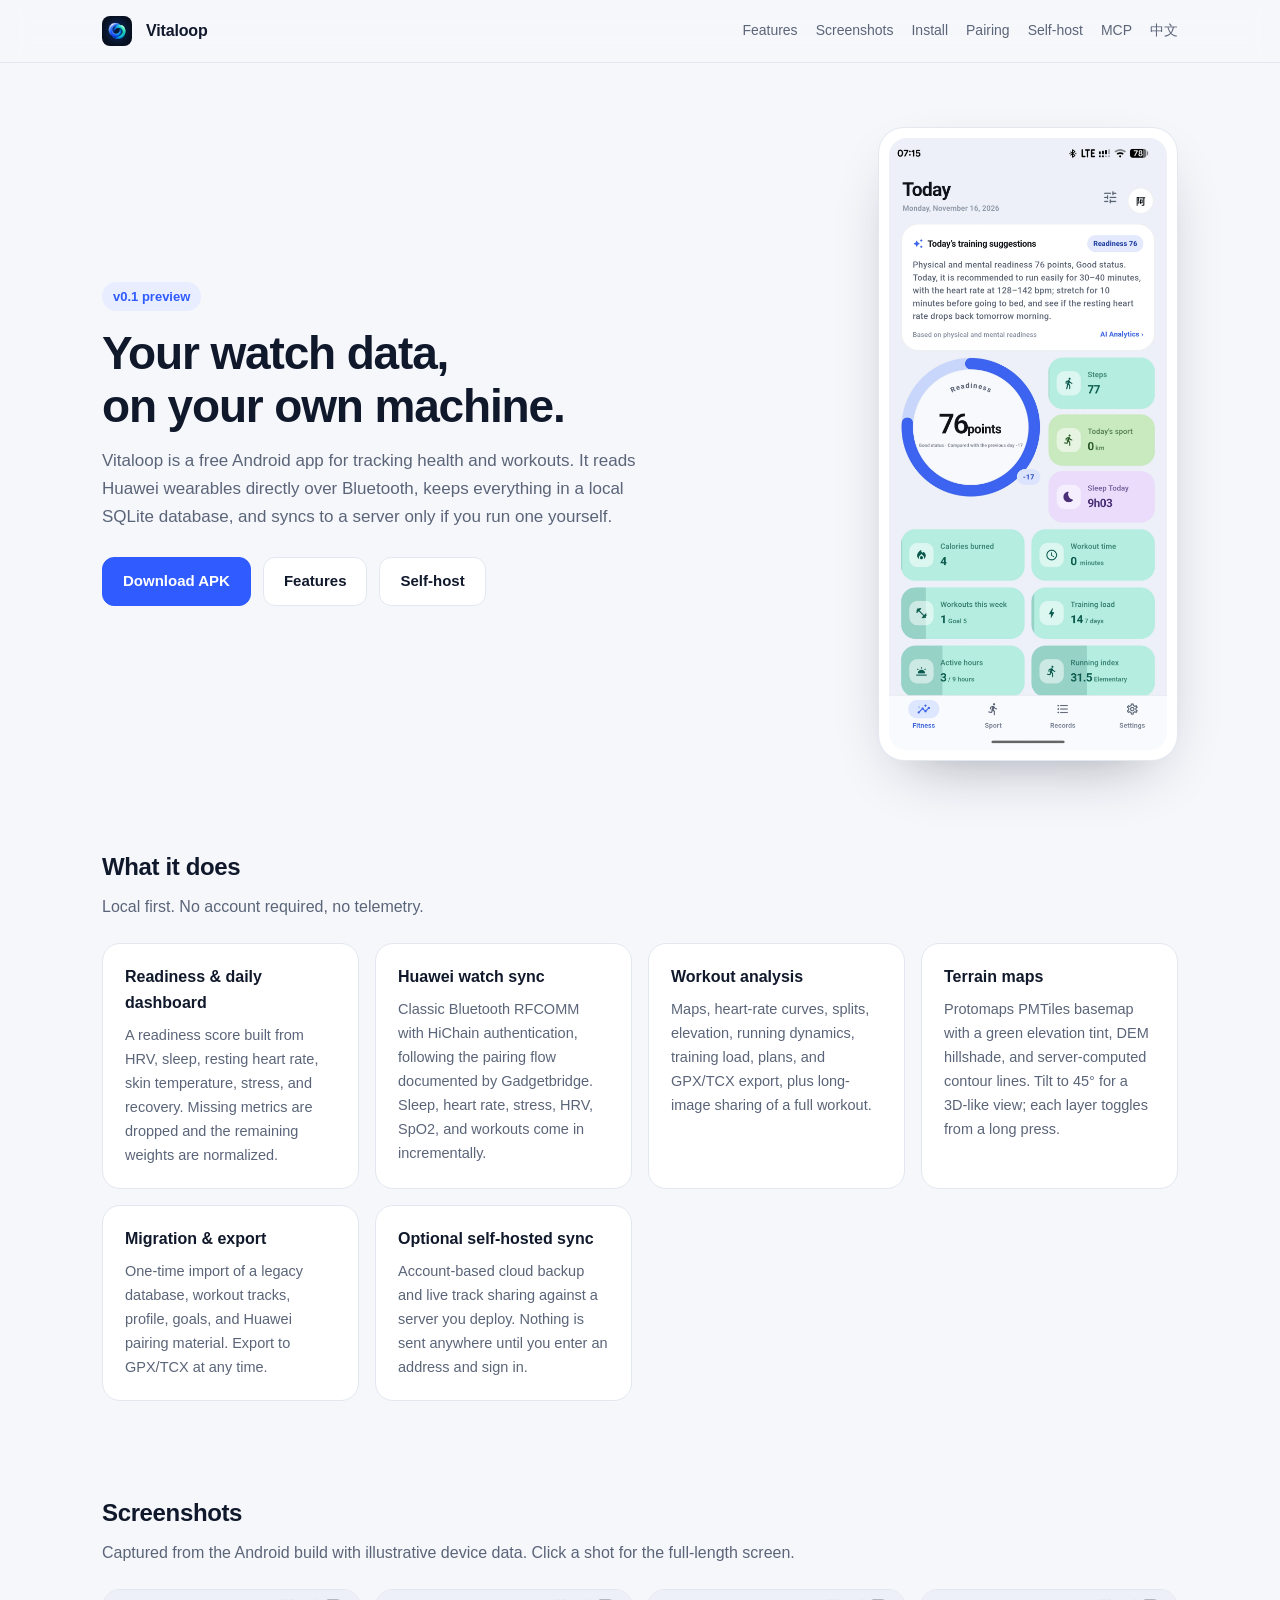
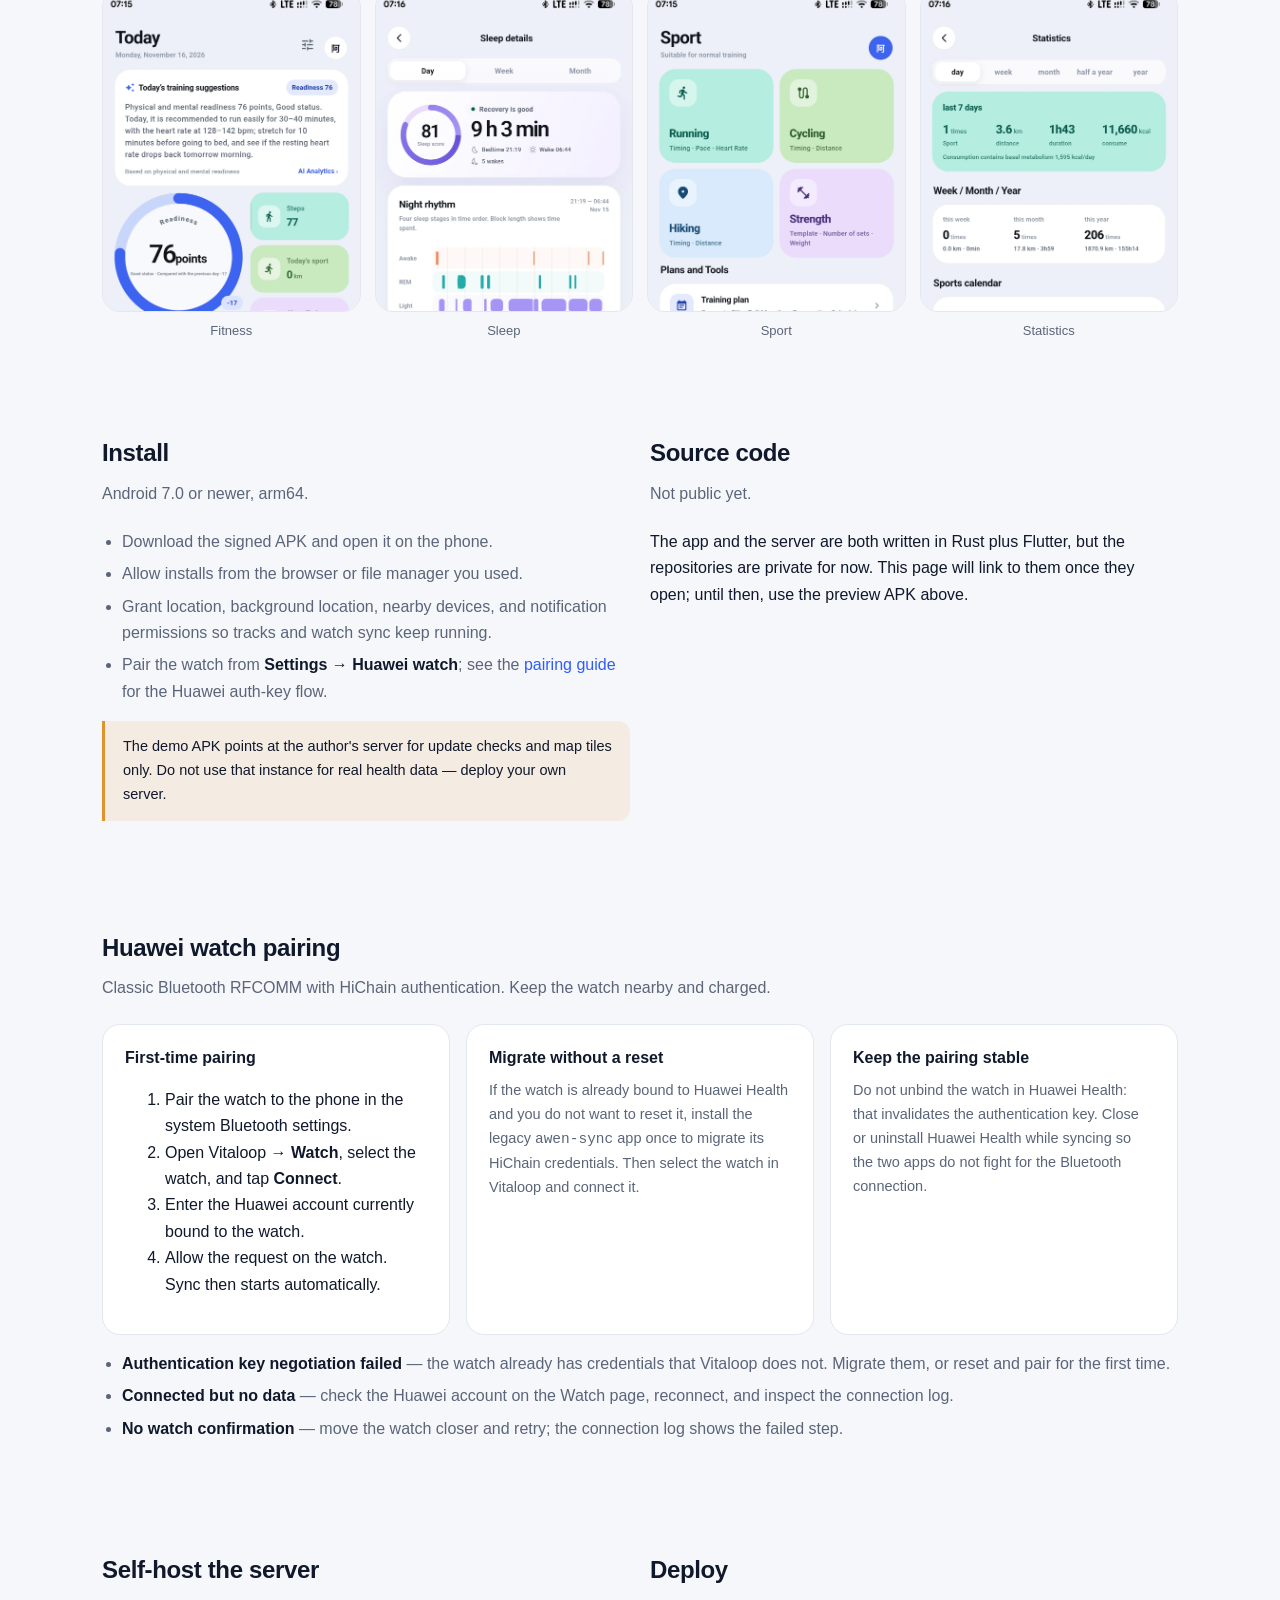
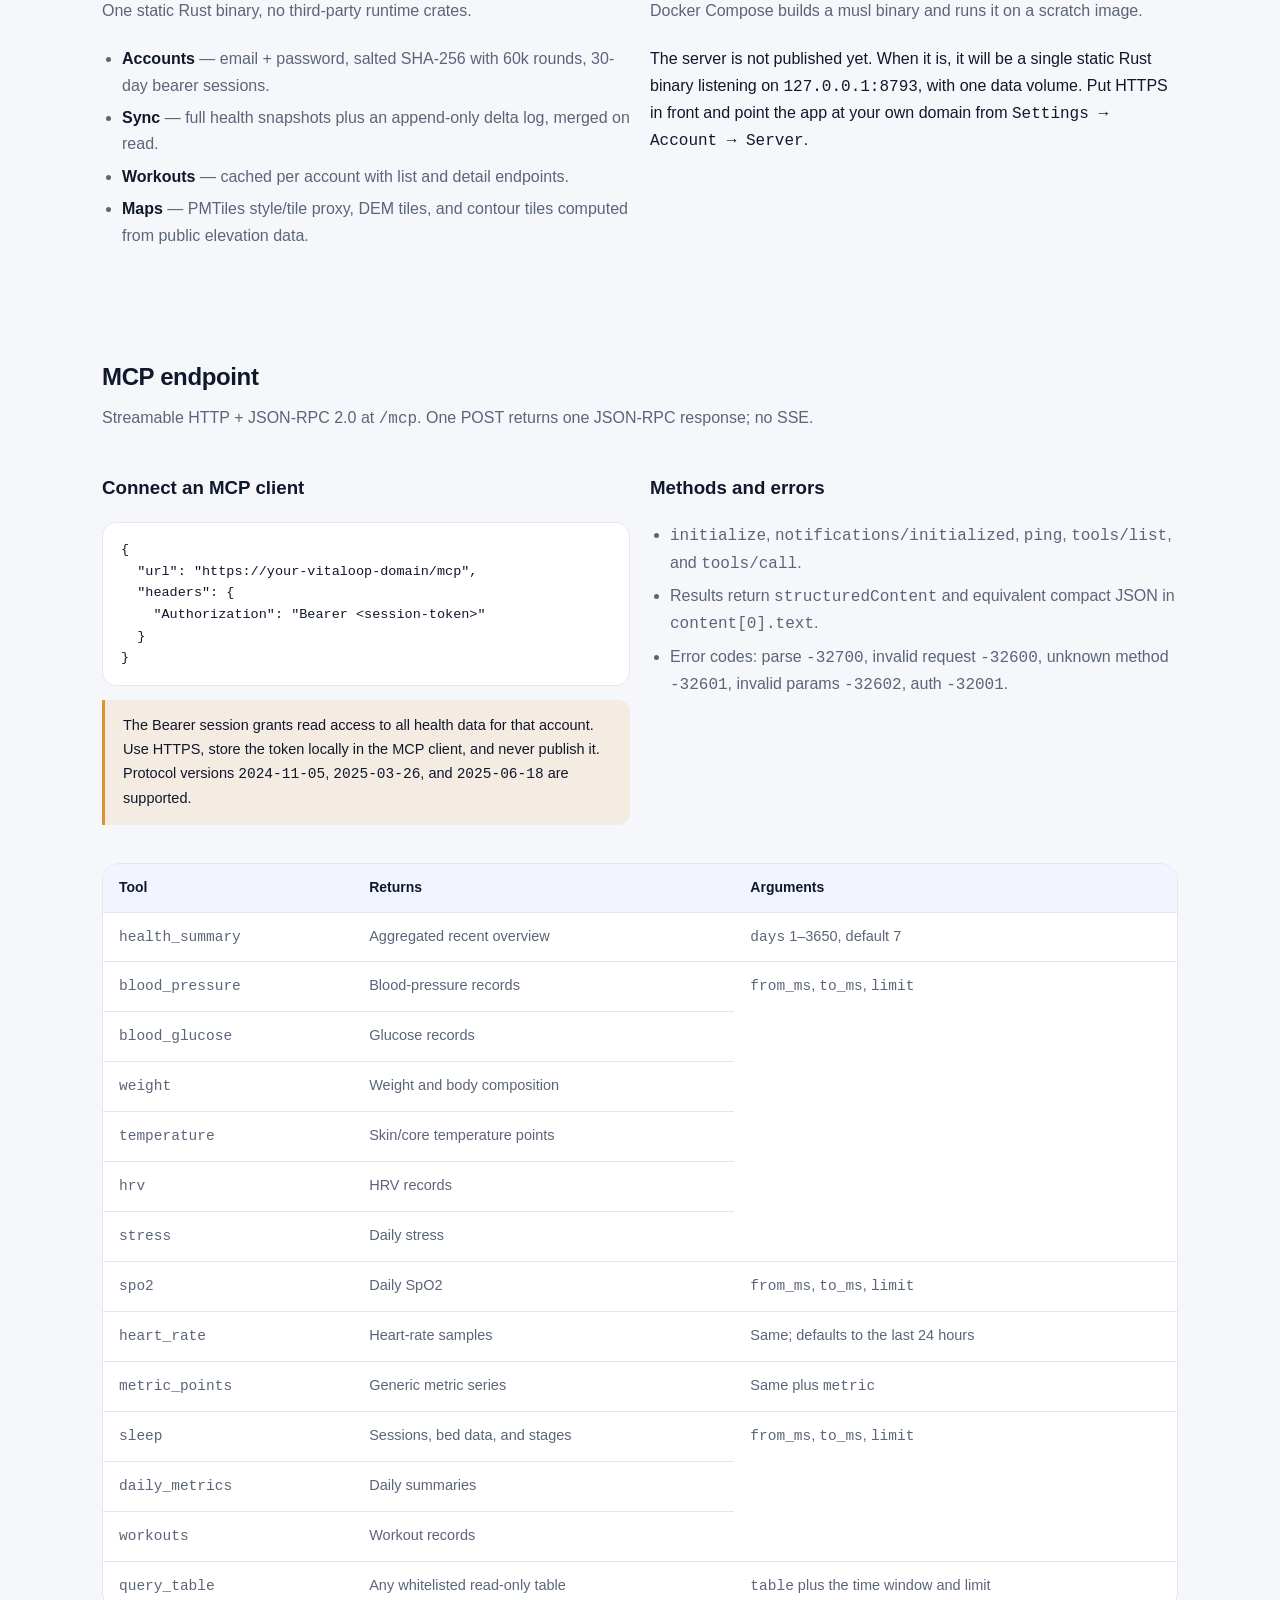
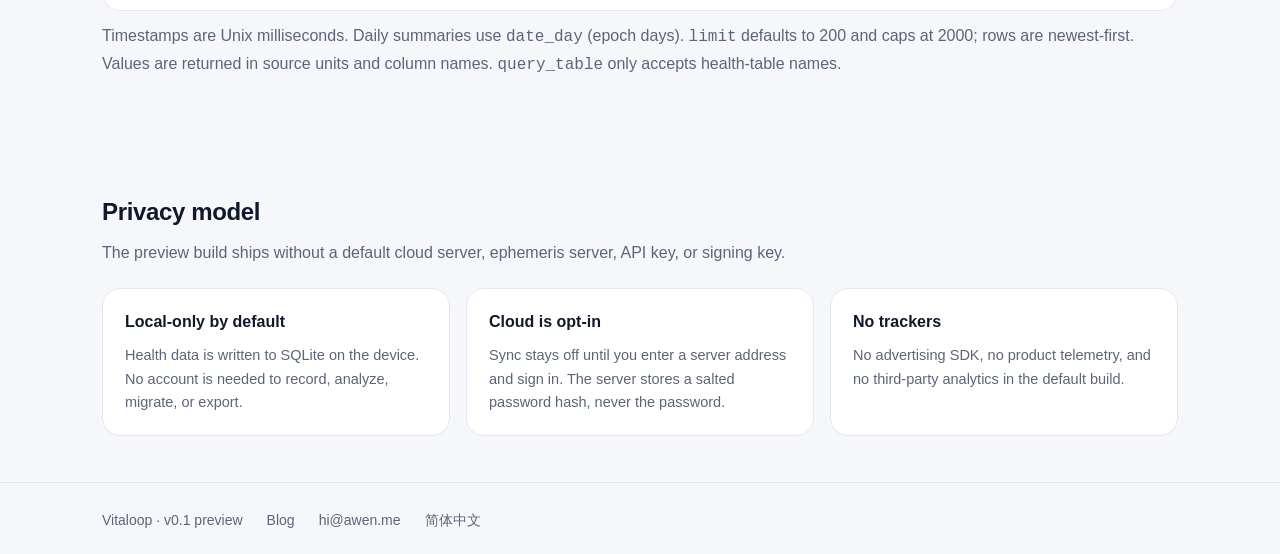
==== site/index.html @ 4fa19611 "chore: auto commit 2026-11-17 06:59:52" ====
<!doctype html>
<html lang="en">
<head>
<meta charset="utf-8">
<meta name="viewport" content="width=device-width, initial-scale=1">
<title>Vitaloop — local-first health & workout dashboard for Android</title>
<meta name="description" content="Vitaloop is a free, local-first health and workout dashboard for Android, with direct Huawei watch sync and an optional self-hosted Rust server.">
<link rel="canonical" href="https://vitaloop.awen.me/">
<link rel="alternate" hreflang="zh-CN" href="https://vitaloop.awen.me/zh/">
<link rel="alternate" hreflang="en" href="https://vitaloop.awen.me/">
<link rel="icon" href="assets/icon.png">
<meta property="og:type" content="website">
<meta property="og:title" content="Vitaloop">
<meta property="og:description" content="Local-first health and workout dashboard for Android, with direct Huawei watch sync and an optional self-hosted server.">
<meta property="og:image" content="https://vitaloop.awen.me/assets/screenshots/og-en.png">
<meta property="og:image:width" content="1200">
<meta property="og:image:height" content="630">
<meta property="og:url" content="https://vitaloop.awen.me/">
<meta name="twitter:card" content="summary_large_image">
<meta name="twitter:image" content="https://vitaloop.awen.me/assets/screenshots/og-en.png">
<link rel="stylesheet" href="assets/site.css">
<script src="assets/site.js" defer></script>
</head>
<body>

<header class="site">
  <div class="wrap">
    <img src="assets/icon.png" alt="">
    <span class="brand">Vitaloop</span>
    <nav>
      <a href="#features">Features</a>
      <a href="#screenshots">Screenshots</a>
      <a href="#install">Install</a>
      <a href="#pairing">Pairing</a>
      <a href="#server">Self-host</a>
      <a href="#mcp">MCP</a>
      <a href="zh/" lang="zh-CN">中文</a>
    </nav>
  </div>
</header>

<main>
  <section class="hero">
    <div class="wrap hero-grid">
      <div>
        <span class="eyebrow">v0.1 preview</span>
        <h1>Your watch data,<br>on your own machine.</h1>
        <p class="lede">
          Vitaloop is a free Android app for tracking health and
          workouts. It reads Huawei wearables directly over Bluetooth, keeps
          everything in a local SQLite database, and syncs to a server only if
          you run one yourself.
        </p>
        <div class="actions">
          <a class="btn primary" href="https://vitaloop.awen.me/apk/vitaloop-6027.apk">Download APK</a>
          <a class="btn" href="#features">Features</a>
          <a class="btn" href="#server">Self-host</a>
        </div>
      </div>
      <a class="hero-phone" href="assets/screenshots/home-light-en.webp" data-zoom>
        <img src="assets/screenshots/home-light-en.webp" alt="Vitaloop fitness dashboard" width="1080" height="2376">
      </a>
    </div>
  </section>

  <section id="features">
    <div class="wrap">
      <h2>What it does</h2>
      <p class="section-note">Local first. No account required, no telemetry.</p>
      <div class="cards">
        <div class="card">
          <h3>Readiness &amp; daily dashboard</h3>
          <p>A readiness score built from HRV, sleep, resting heart rate, skin
          temperature, stress, and recovery. Missing metrics are dropped and the
          remaining weights are normalized.</p>
        </div>
        <div class="card">
          <h3>Huawei watch sync</h3>
          <p>Classic Bluetooth RFCOMM with HiChain authentication, following the
          pairing flow documented by Gadgetbridge. Sleep, heart rate, stress,
          HRV, SpO2, and workouts come in incrementally.</p>
        </div>
        <div class="card">
          <h3>Workout analysis</h3>
          <p>Maps, heart-rate curves, splits, elevation, running dynamics,
          training load, plans, and GPX/TCX export, plus long-image sharing of a
          full workout.</p>
        </div>
        <div class="card">
          <h3>Terrain maps</h3>
          <p>Protomaps PMTiles basemap with a green elevation tint, DEM
          hillshade, and server-computed contour lines. Tilt to 45° for a
          3D-like view; each layer toggles from a long press.</p>
        </div>
        <div class="card">
          <h3>Migration &amp; export</h3>
          <p>One-time import of a legacy database, workout tracks, profile,
          goals, and Huawei pairing material. Export to GPX/TCX at any time.</p>
        </div>
        <div class="card">
          <h3>Optional self-hosted sync</h3>
          <p>Account-based cloud backup and live track sharing against a server
          you deploy. Nothing is sent anywhere until you enter an address and
          sign in.</p>
        </div>
      </div>
    </div>
  </section>

  <section id="screenshots">
    <div class="wrap">
      <h2>Screenshots</h2>
      <p class="section-note">Captured from the Android build with illustrative device data. Click a shot for the full-length screen.</p>
      <div class="shots">
        <figure>
          <a href="assets/screenshots/home-light-en.webp" data-zoom>
            <img src="assets/screenshots/home-light-en-card.webp" alt="Fitness dashboard" loading="lazy" width="1080" height="1350">
          </a>
          <figcaption>Fitness</figcaption>
        </figure>
        <figure>
          <a href="assets/screenshots/sleep-light-en.webp" data-zoom>
            <img src="assets/screenshots/sleep-light-en-card.webp" alt="Sleep details" loading="lazy" width="1080" height="1350">
          </a>
          <figcaption>Sleep</figcaption>
        </figure>
        <figure>
          <a href="assets/screenshots/sport-light-en.webp" data-zoom>
            <img src="assets/screenshots/sport-light-en-card.webp" alt="Workout home" loading="lazy" width="1080" height="1350">
          </a>
          <figcaption>Sport</figcaption>
        </figure>
        <figure>
          <a href="assets/screenshots/statistics-light-en.webp" data-zoom>
            <img src="assets/screenshots/statistics-light-en-card.webp" alt="Workout statistics" loading="lazy" width="1080" height="1350">
          </a>
          <figcaption>Statistics</figcaption>
        </figure>
      </div>
    </div>
  </section>

  <section id="install">
    <div class="wrap split">
      <div>
        <h2>Install</h2>
        <p class="section-note">Android 7.0 or newer, arm64.</p>
        <ul class="plain">
          <li>Download the signed APK and open it on the phone.</li>
          <li>Allow installs from the browser or file manager you used.</li>
          <li>Grant location, background location, nearby devices, and
            notification permissions so tracks and watch sync keep running.</li>
          <li>Pair the watch from <strong>Settings → Huawei watch</strong>; see
            the <a href="#pairing">pairing guide</a> for the Huawei auth-key
            flow.</li>
        </ul>
        <p class="callout warn">
          The demo APK points at the author's server for update checks and map
          tiles only. Do not use that instance for real health data — deploy
          your own server.
        </p>
      </div>
      <div>
        <h2>Source code</h2>
        <p class="section-note">Not public yet.</p>
        <p>
          The app and the server are both written in Rust plus Flutter, but the
          repositories are private for now. This page will link to them once
          they open; until then, use the preview APK above.
        </p>
      </div>
    </div>
  </section>

  <section id="pairing">
    <div class="wrap">
      <h2>Huawei watch pairing</h2>
      <p class="section-note">Classic Bluetooth RFCOMM with HiChain authentication. Keep the watch nearby and charged.</p>
      <div class="cards">
        <div class="card">
          <h3>First-time pairing</h3>
          <ol class="plain">
            <li>Pair the watch to the phone in the system Bluetooth settings.</li>
            <li>Open Vitaloop → <strong>Watch</strong>, select the watch, and tap <strong>Connect</strong>.</li>
            <li>Enter the Huawei account currently bound to the watch.</li>
            <li>Allow the request on the watch. Sync then starts automatically.</li>
          </ol>
        </div>
        <div class="card">
          <h3>Migrate without a reset</h3>
          <p>If the watch is already bound to Huawei Health and you do not want
          to reset it, install the legacy <code>awen-sync</code> app once to
          migrate its HiChain credentials. Then select the watch in Vitaloop and
          connect it.</p>
        </div>
        <div class="card">
          <h3>Keep the pairing stable</h3>
          <p>Do not unbind the watch in Huawei Health: that invalidates the
          authentication key. Close or uninstall Huawei Health while syncing so
          the two apps do not fight for the Bluetooth connection.</p>
        </div>
      </div>
      <ul class="plain">
        <li><strong>Authentication key negotiation failed</strong> — the watch already has credentials that Vitaloop does not. Migrate them, or reset and pair for the first time.</li>
        <li><strong>Connected but no data</strong> — check the Huawei account on the Watch page, reconnect, and inspect the connection log.</li>
        <li><strong>No watch confirmation</strong> — move the watch closer and retry; the connection log shows the failed step.</li>
      </ul>
    </div>
  </section>

  <section id="server">
    <div class="wrap split">
      <div>
        <h2>Self-host the server</h2>
        <p class="section-note">One static Rust binary, no third-party runtime crates.</p>
        <ul class="plain">
          <li><strong>Accounts</strong> — email + password, salted SHA-256 with
            60k rounds, 30-day bearer sessions.</li>
          <li><strong>Sync</strong> — full health snapshots plus an append-only
            delta log, merged on read.</li>
          <li><strong>Workouts</strong> — cached per account with list and detail
            endpoints.</li>
          <li><strong>Maps</strong> — PMTiles style/tile proxy, DEM tiles, and
            contour tiles computed from public elevation data.</li>
        </ul>
      </div>
      <div>
        <h2>Deploy</h2>
        <p class="section-note">Docker Compose builds a musl binary and runs it on a scratch image.</p>
        <p>
          The server is not published yet. When it is, it will be a single
          static Rust binary listening on <code>127.0.0.1:8793</code>, with one
          data volume. Put HTTPS in front and point the app at your own domain
          from <code>Settings → Account → Server</code>.
        </p>
      </div>
    </div>
  </section>

  <section id="mcp">
    <div class="wrap">
      <h2>MCP endpoint</h2>
      <p class="section-note">Streamable HTTP + JSON-RPC 2.0 at <code>/mcp</code>. One POST returns one JSON-RPC response; no SSE.</p>
      <div class="split">
        <div>
          <h3>Connect an MCP client</h3>
          <pre><code>{
  "url": "https://your-vitaloop-domain/mcp",
  "headers": {
    "Authorization": "Bearer &lt;session-token&gt;"
  }
}</code></pre>
          <p class="callout warn">
            The Bearer session grants read access to all health data for that
            account. Use HTTPS, store the token locally in the MCP client, and
            never publish it. Protocol versions <code>2024-11-05</code>,
            <code>2025-03-26</code>, and <code>2025-06-18</code> are supported.
          </p>
        </div>
        <div>
          <h3>Methods and errors</h3>
          <ul class="plain">
            <li><code>initialize</code>, <code>notifications/initialized</code>, <code>ping</code>, <code>tools/list</code>, and <code>tools/call</code>.</li>
            <li>Results return <code>structuredContent</code> and equivalent compact JSON in <code>content[0].text</code>.</li>
            <li>Error codes: parse <code>-32700</code>, invalid request <code>-32600</code>, unknown method <code>-32601</code>, invalid params <code>-32602</code>, auth <code>-32001</code>.</li>
          </ul>
        </div>
      </div>
      <div class="table-wrap">
        <table class="doc-table">
          <thead><tr><th>Tool</th><th>Returns</th><th>Arguments</th></tr></thead>
          <tbody>
            <tr><td><code>health_summary</code></td><td>Aggregated recent overview</td><td><code>days</code> 1–3650, default 7</td></tr>
            <tr><td><code>blood_pressure</code></td><td>Blood-pressure records</td><td rowspan="6"><code>from_ms</code>, <code>to_ms</code>, <code>limit</code></td></tr>
            <tr><td><code>blood_glucose</code></td><td>Glucose records</td></tr>
            <tr><td><code>weight</code></td><td>Weight and body composition</td></tr>
            <tr><td><code>temperature</code></td><td>Skin/core temperature points</td></tr>
            <tr><td><code>hrv</code></td><td>HRV records</td></tr>
            <tr><td><code>stress</code></td><td>Daily stress</td></tr>
            <tr><td><code>spo2</code></td><td>Daily SpO2</td><td><code>from_ms</code>, <code>to_ms</code>, <code>limit</code></td></tr>
            <tr><td><code>heart_rate</code></td><td>Heart-rate samples</td><td>Same; defaults to the last 24 hours</td></tr>
            <tr><td><code>metric_points</code></td><td>Generic metric series</td><td>Same plus <code>metric</code></td></tr>
            <tr><td><code>sleep</code></td><td>Sessions, bed data, and stages</td><td rowspan="3"><code>from_ms</code>, <code>to_ms</code>, <code>limit</code></td></tr>
            <tr><td><code>daily_metrics</code></td><td>Daily summaries</td></tr>
            <tr><td><code>workouts</code></td><td>Workout records</td></tr>
            <tr><td><code>query_table</code></td><td>Any whitelisted read-only table</td><td><code>table</code> plus the time window and limit</td></tr>
          </tbody>
        </table>
      </div>
      <p class="section-note">
        Timestamps are Unix milliseconds. Daily summaries use <code>date_day</code> (epoch days).
        <code>limit</code> defaults to 200 and caps at 2000; rows are newest-first. Values are returned
        in source units and column names. <code>query_table</code> only accepts health-table names.
      </p>
    </div>
  </section>

  <section>
    <div class="wrap">
      <h2>Privacy model</h2>
      <p class="section-note">The preview build ships without a default cloud server, ephemeris server, API key, or signing key.</p>
      <div class="cards">
        <div class="card">
          <h3>Local-only by default</h3>
          <p>Health data is written to SQLite on the device. No account is
          needed to record, analyze, migrate, or export.</p>
        </div>
        <div class="card">
          <h3>Cloud is opt-in</h3>
          <p>Sync stays off until you enter a server address and sign in. The
          server stores a salted password hash, never the password.</p>
        </div>
        <div class="card">
          <h3>No trackers</h3>
          <p>No advertising SDK, no product telemetry, and no third-party
          analytics in the default build.</p>
        </div>
      </div>
    </div>
  </section>
</main>

<footer class="site">
  <div class="wrap">
    <span>Vitaloop · v0.1 preview</span>
    <a href="https://www.awen.me">Blog</a>
    <a href="mailto:hi@awen.me">hi@awen.me</a>
    <a href="zh/" lang="zh-CN">简体中文</a>
  </div>
</footer>

</body>
</html>
---- site/assets/site.css ----
:root {
  --bg: #f6f7fb;
  --bg-soft: #ffffff;
  --fg: #10182b;
  --fg-muted: #5b6579;
  --line: #e3e7f0;
  --accent: #2f5bff;
  --accent-soft: #e8edff;
  --green: #2f8f5b;
  --radius: 18px;
  --max: 1120px;
}

@media (prefers-color-scheme: dark) {
  :root {
    --bg: #0b1220;
    --bg-soft: #121b2c;
    --fg: #eef2fb;
    --fg-muted: #9aa6bf;
    --line: #223049;
    --accent: #7b98ff;
    --accent-soft: #1a2740;
    --green: #63d29a;
  }
}

* { box-sizing: border-box; }

html { scroll-behavior: smooth; }

body {
  margin: 0;
  background: var(--bg);
  color: var(--fg);
  font: 16px/1.65 -apple-system, BlinkMacSystemFont, "Segoe UI", "Noto Sans SC",
    "PingFang SC", "Microsoft YaHei", Roboto, sans-serif;
  -webkit-font-smoothing: antialiased;
}

a { color: var(--accent); text-decoration: none; }
a:hover { text-decoration: underline; }

.wrap { max-width: var(--max); margin: 0 auto; padding: 0 22px; }

header.site {
  position: sticky;
  top: 0;
  z-index: 10;
  backdrop-filter: blur(12px);
  background: color-mix(in srgb, var(--bg) 88%, transparent);
  border-bottom: 1px solid var(--line);
}

header.site .wrap {
  display: flex;
  align-items: center;
  gap: 14px;
  height: 62px;
}

header.site img { width: 30px; height: 30px; border-radius: 8px; }
header.site .brand { font-weight: 700; letter-spacing: -0.01em; }
header.site nav { margin-left: auto; display: flex; gap: 18px; font-size: 14px; }
header.site nav a { color: var(--fg-muted); }
header.site nav a:hover { color: var(--fg); text-decoration: none; }

.hero { padding: 64px 0 40px; }

.hero-grid {
  display: grid;
  grid-template-columns: minmax(0, 1.05fr) minmax(0, 0.95fr);
  gap: 44px;
  align-items: center;
}

.eyebrow {
  display: inline-block;
  padding: 4px 11px;
  border-radius: 999px;
  background: var(--accent-soft);
  color: var(--accent);
  font-size: 13px;
  font-weight: 600;
}

h1 {
  font-size: clamp(30px, 4.4vw, 46px);
  line-height: 1.15;
  letter-spacing: -0.025em;
  margin: 16px 0 14px;
}

.lede { font-size: 17px; color: var(--fg-muted); margin: 0 0 26px; }

.actions { display: flex; flex-wrap: wrap; gap: 12px; }

.btn {
  display: inline-flex;
  align-items: center;
  gap: 8px;
  padding: 11px 20px;
  border-radius: 12px;
  border: 1px solid var(--line);
  background: var(--bg-soft);
  color: var(--fg);
  font-weight: 600;
  font-size: 15px;
}

.btn:hover { text-decoration: none; border-color: var(--accent); }

.btn.primary {
  background: var(--accent);
  border-color: var(--accent);
  color: #fff;
}

.btn.primary:hover { filter: brightness(1.06); }

.hero-phone {
  display: block;
  max-width: 300px;
  margin-left: auto;
  border-radius: 26px;
  border: 1px solid var(--line);
  background: var(--bg-soft);
  padding: 10px;
  box-shadow: 0 24px 60px -30px rgba(16, 24, 43, 0.45);
}

.hero-phone img {
  width: 100%;
  height: auto;
  display: block;
  border-radius: 18px;
}

.hero-phone:hover { border-color: var(--accent); }

.shots img {
  width: 100%;
  height: auto;
  display: block;
  border-radius: var(--radius);
  border: 1px solid var(--line);
  background: var(--bg-soft);
}

.shots a { display: block; }
.shots a:hover img { border-color: var(--accent); }

.lightbox {
  position: fixed;
  inset: 0;
  z-index: 50;
  display: flex;
  align-items: flex-start;
  justify-content: center;
  padding: 24px;
  overflow: auto;
  background: rgba(8, 12, 22, 0.82);
  backdrop-filter: blur(6px);
}

.lightbox[hidden] { display: none; }

.lightbox img {
  width: auto;
  max-width: min(560px, 100%);
  height: auto;
  border-radius: 16px;
  background: #fff;
}

.lightbox-close {
  position: fixed;
  top: 16px;
  right: 18px;
  width: 40px;
  height: 40px;
  border: 1px solid rgba(255, 255, 255, 0.3);
  border-radius: 50%;
  background: rgba(0, 0, 0, 0.45);
  color: #fff;
  font-size: 22px;
  line-height: 1;
  cursor: pointer;
}

section { padding: 46px 0; }

h2 {
  font-size: 24px;
  letter-spacing: -0.015em;
  margin: 0 0 8px;
}

.section-note { color: var(--fg-muted); margin: 0 0 22px; }

.cards {
  display: grid;
  grid-template-columns: repeat(auto-fit, minmax(250px, 1fr));
  gap: 16px;
}

.card {
  background: var(--bg-soft);
  border: 1px solid var(--line);
  border-radius: var(--radius);
  padding: 20px 22px;
}

.card h3 { margin: 0 0 8px; font-size: 16px; }
.card p { margin: 0; color: var(--fg-muted); font-size: 14.5px; }

.shots {
  display: grid;
  grid-template-columns: repeat(4, minmax(0, 1fr));
  gap: 14px;
}

.shots figure { margin: 0; }
.shots figcaption {
  margin-top: 8px;
  font-size: 13px;
  color: var(--fg-muted);
  text-align: center;
}

.split {
  display: grid;
  grid-template-columns: minmax(0, 1fr) minmax(0, 1fr);
  gap: 20px;
}

pre {
  margin: 0;
  padding: 16px 18px;
  overflow-x: auto;
  background: var(--bg-soft);
  border: 1px solid var(--line);
  border-radius: 14px;
  font-size: 13.5px;
  line-height: 1.6;
}

code { font-family: ui-monospace, SFMono-Regular, "JetBrains Mono", Menlo, monospace; }

.callout {
  border-left: 3px solid var(--accent);
  background: var(--accent-soft);
  border-radius: 0 12px 12px 0;
  padding: 14px 18px;
  color: var(--fg);
  font-size: 14.5px;
}

.callout.warn { border-left-color: #e0932c; background: color-mix(in srgb, #e0932c 12%, transparent); }

ul.plain { padding-left: 20px; color: var(--fg-muted); }
ul.plain li { margin: 6px 0; }
ul.plain strong { color: var(--fg); }

.table-wrap {
  overflow-x: auto;
  border: 1px solid var(--line);
  border-radius: var(--radius);
  background: var(--bg-soft);
  margin: 24px 0 12px;
}

.doc-table {
  width: 100%;
  border-collapse: collapse;
  min-width: 700px;
}

.doc-table th,
.doc-table td {
  padding: 12px 16px;
  border-bottom: 1px solid var(--line);
  text-align: left;
  vertical-align: top;
  color: var(--fg-muted);
  font-size: 14.5px;
}

.doc-table th {
  color: var(--fg);
  font-size: 14px;
  white-space: nowrap;
  background: color-mix(in srgb, var(--accent-soft) 55%, transparent);
}

.doc-table tbody tr:last-child td { border-bottom: 0; }

footer.site {
  border-top: 1px solid var(--line);
  padding: 26px 0 40px;
  color: var(--fg-muted);
  font-size: 14px;
}

footer.site .wrap { display: flex; flex-wrap: wrap; gap: 12px 24px; }
footer.site a { color: var(--fg-muted); }

@media (max-width: 900px) {
  .hero-grid, .split { grid-template-columns: minmax(0, 1fr); }
  .hero-phone { margin: 8px auto 0; max-width: 260px; }
  .shots { grid-template-columns: repeat(2, minmax(0, 1fr)); }
  header.site nav { gap: 12px; font-size: 13px; }
}

@media (max-width: 560px) {
  .hero { padding-top: 40px; }
  .hero-phone { max-width: 220px; }
  .lightbox { padding: 12px; }
  header.site nav a:nth-child(3),
  header.site nav a:nth-child(4) { display: none; }
}
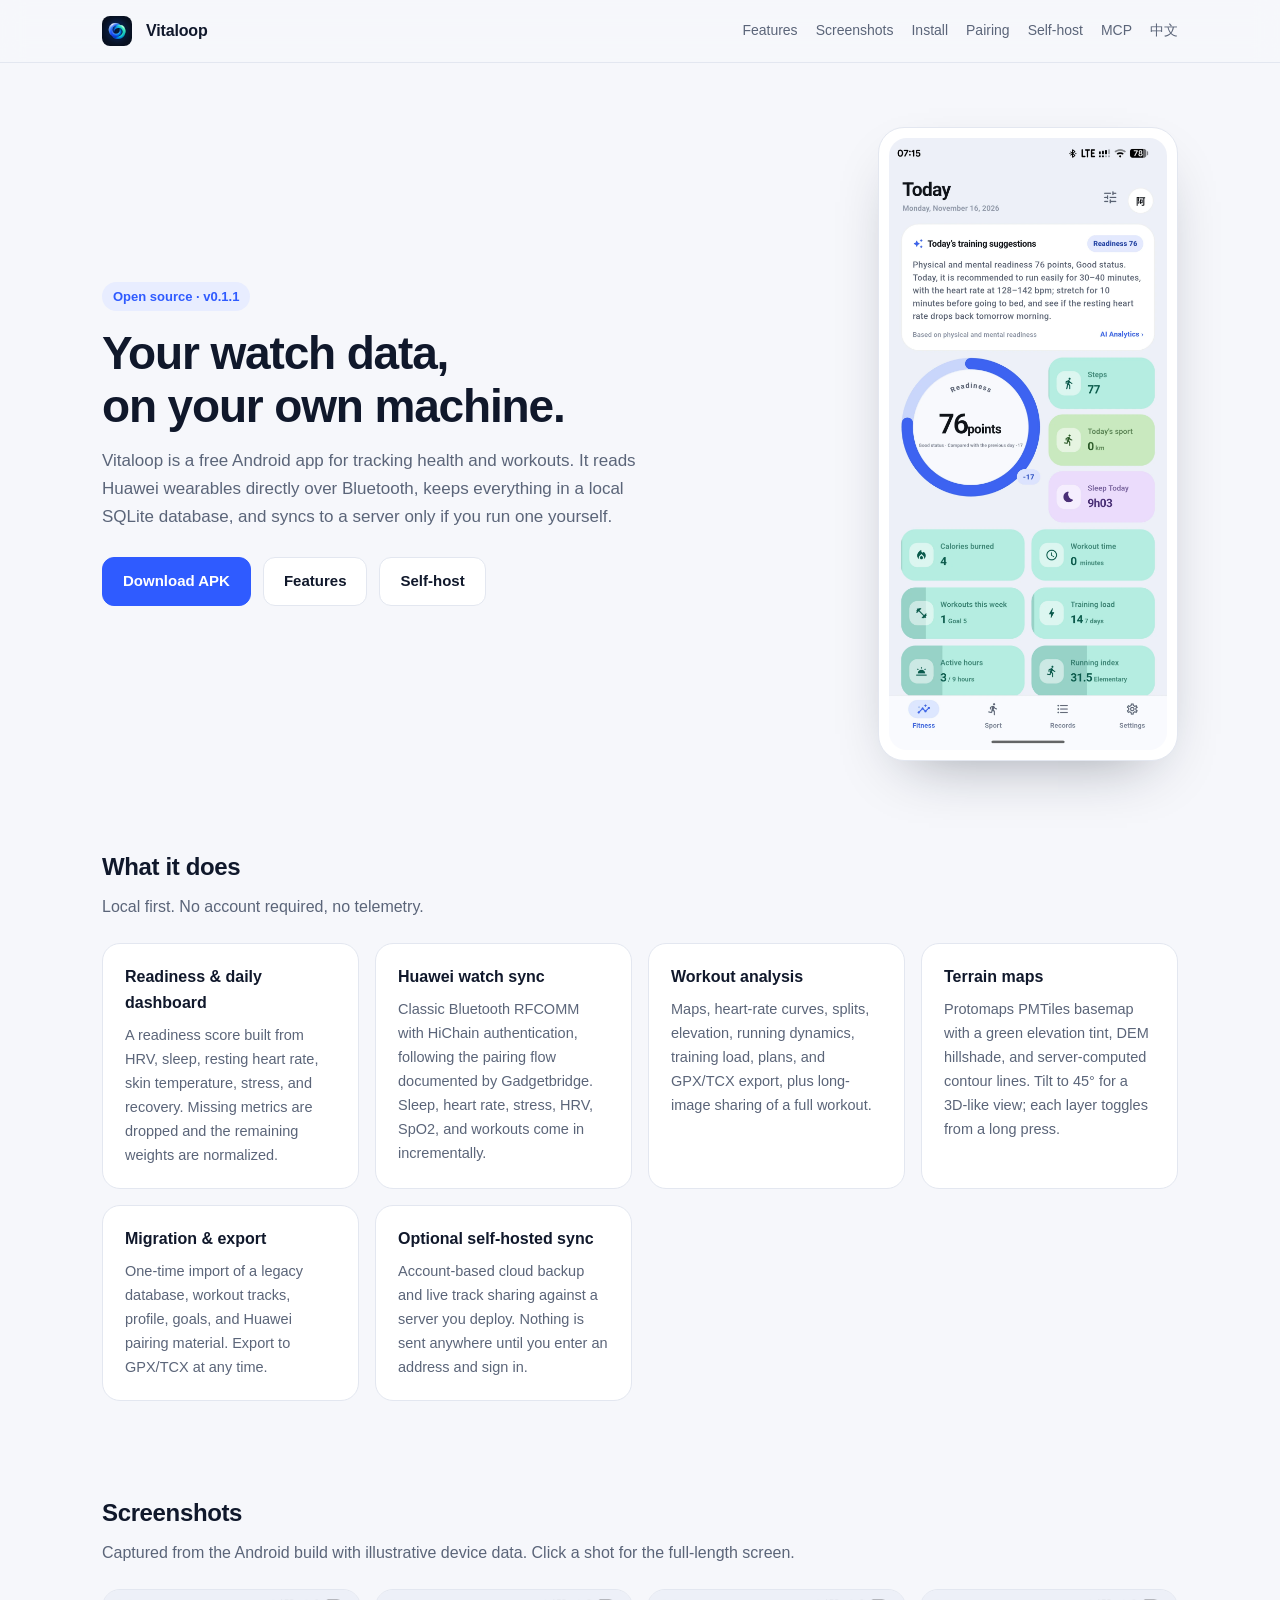
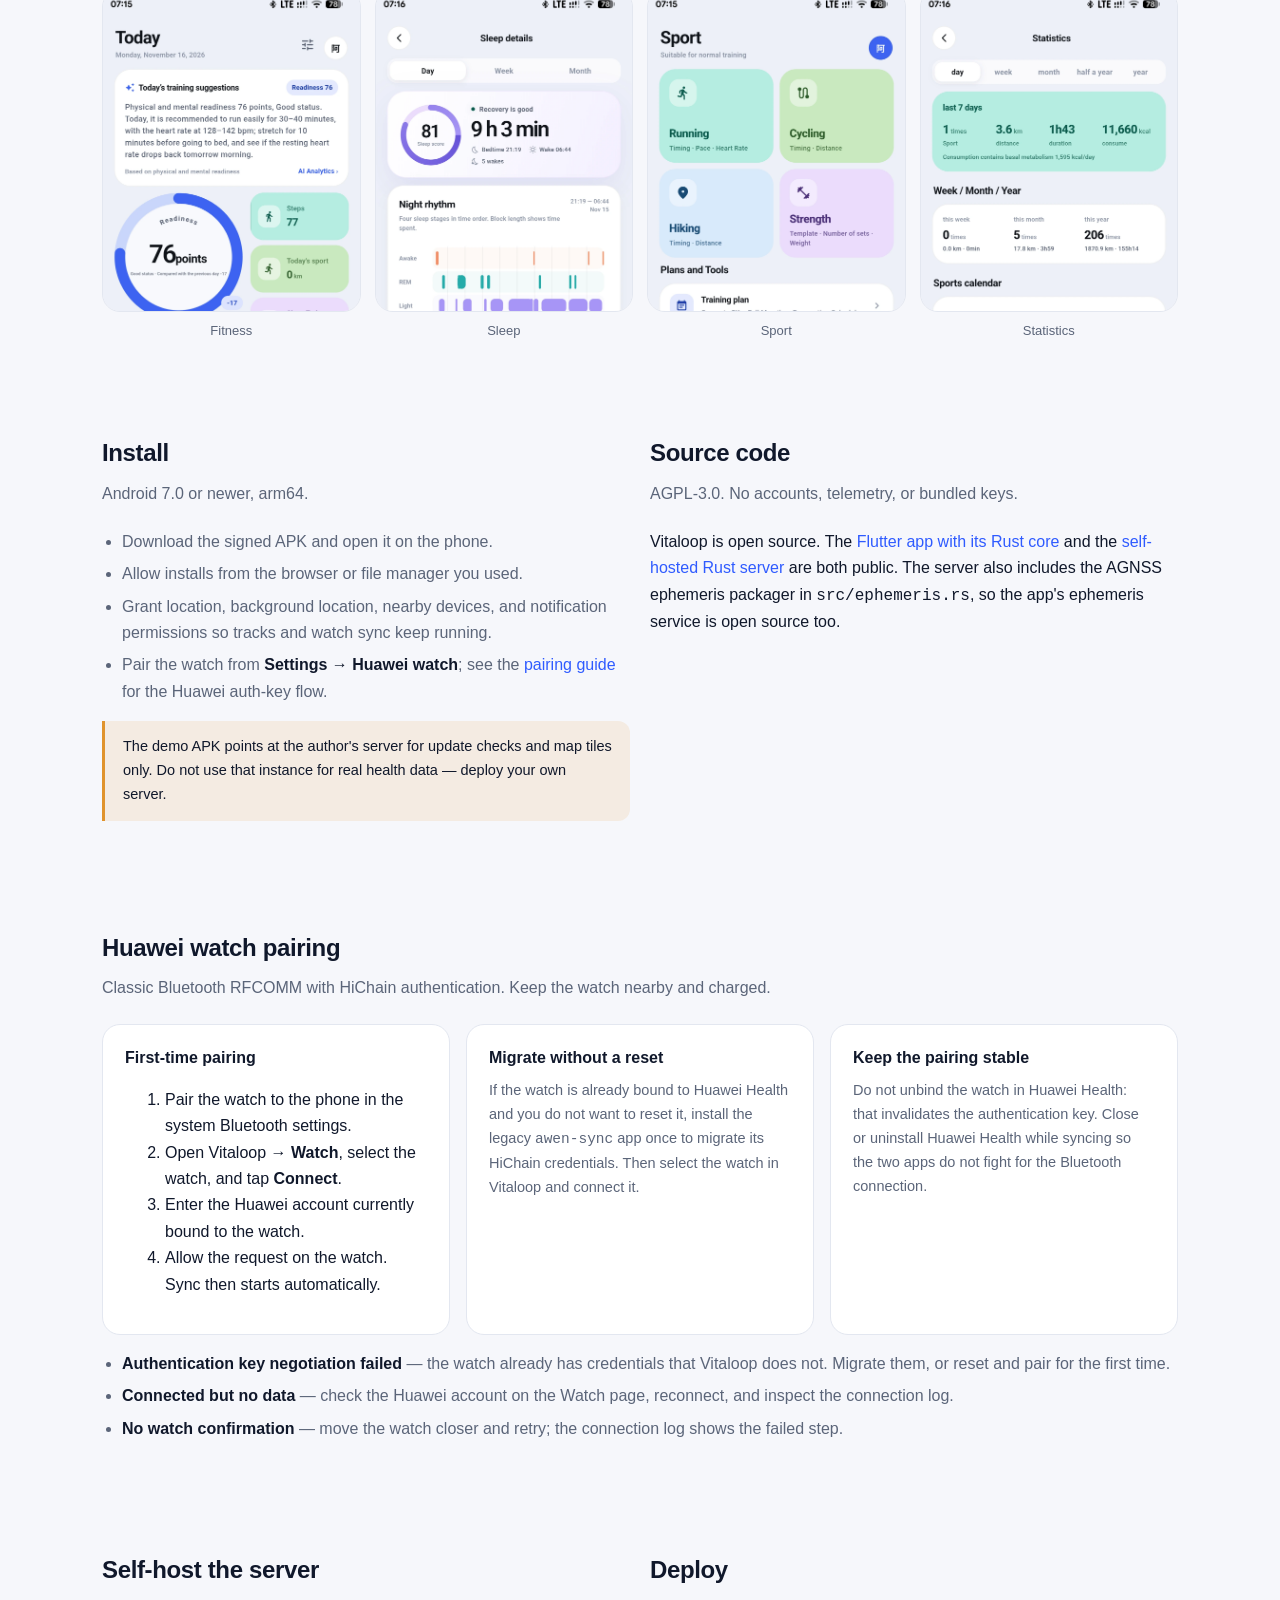
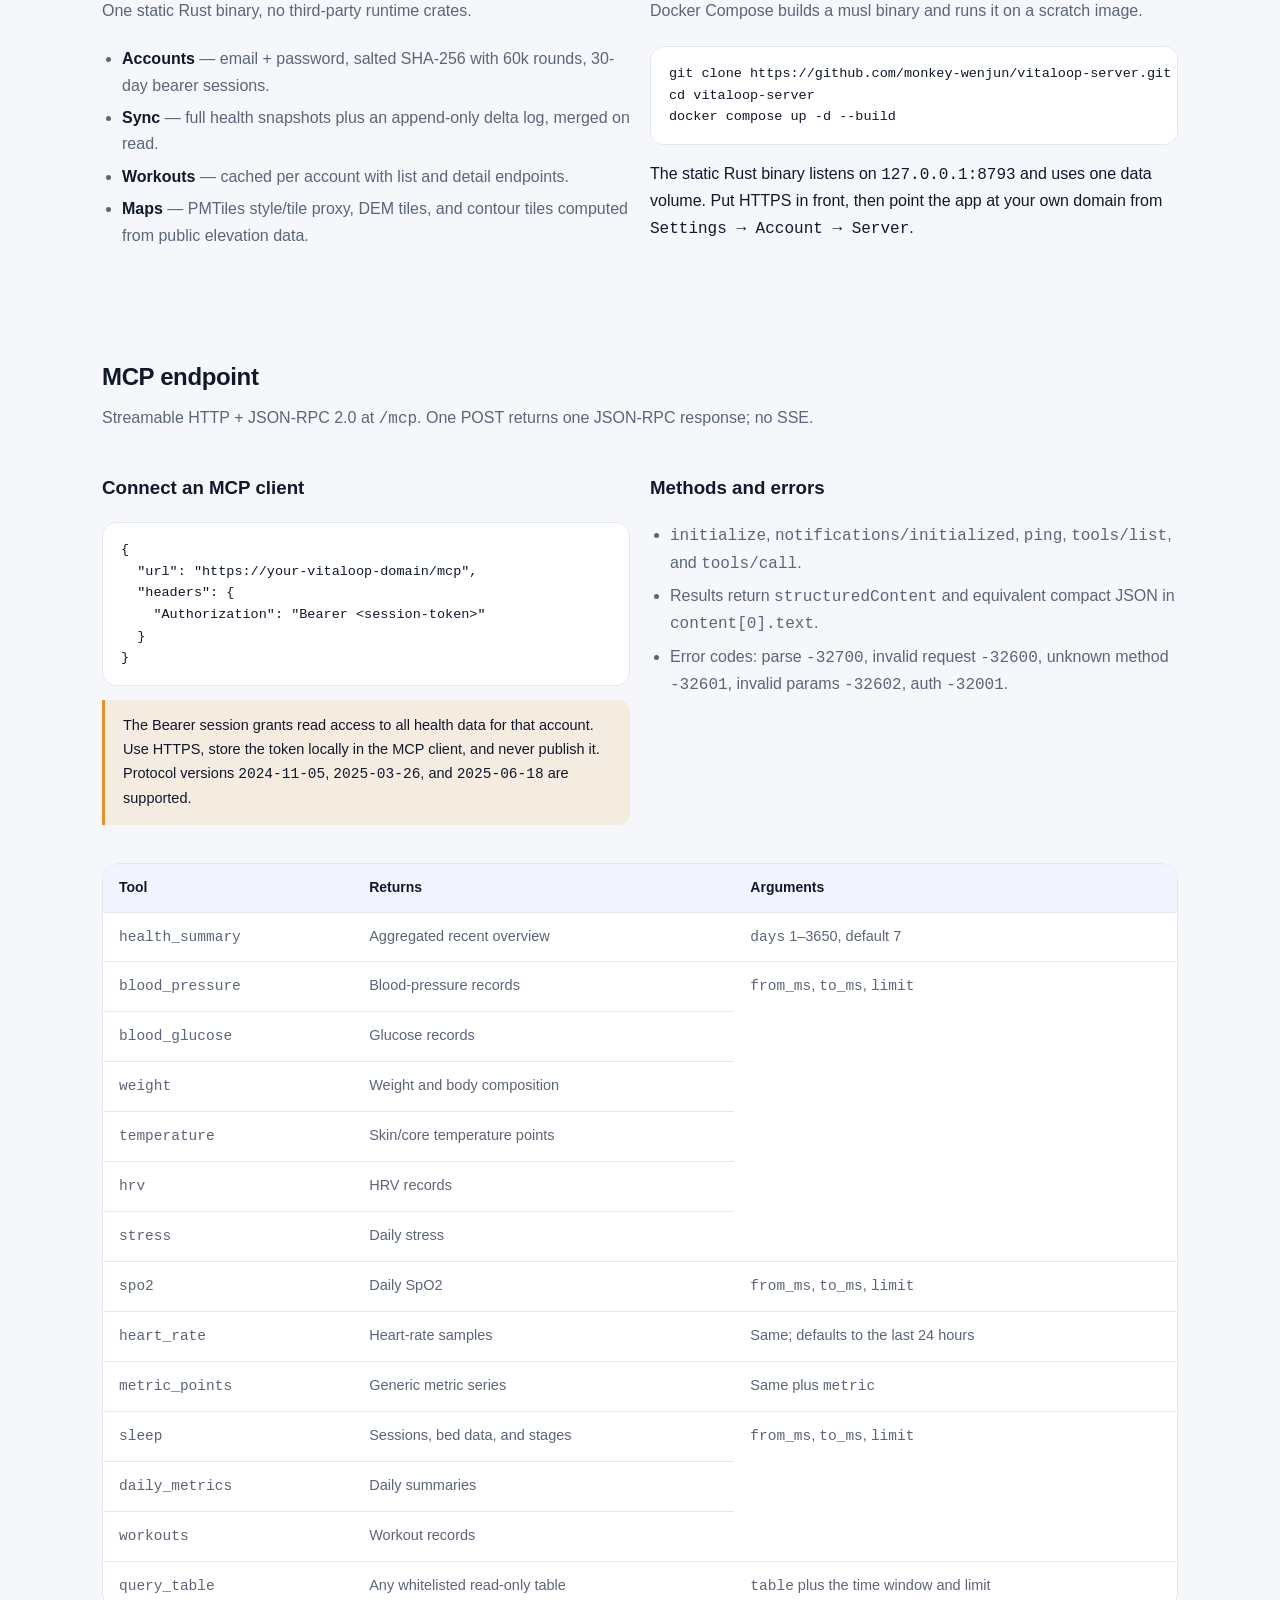
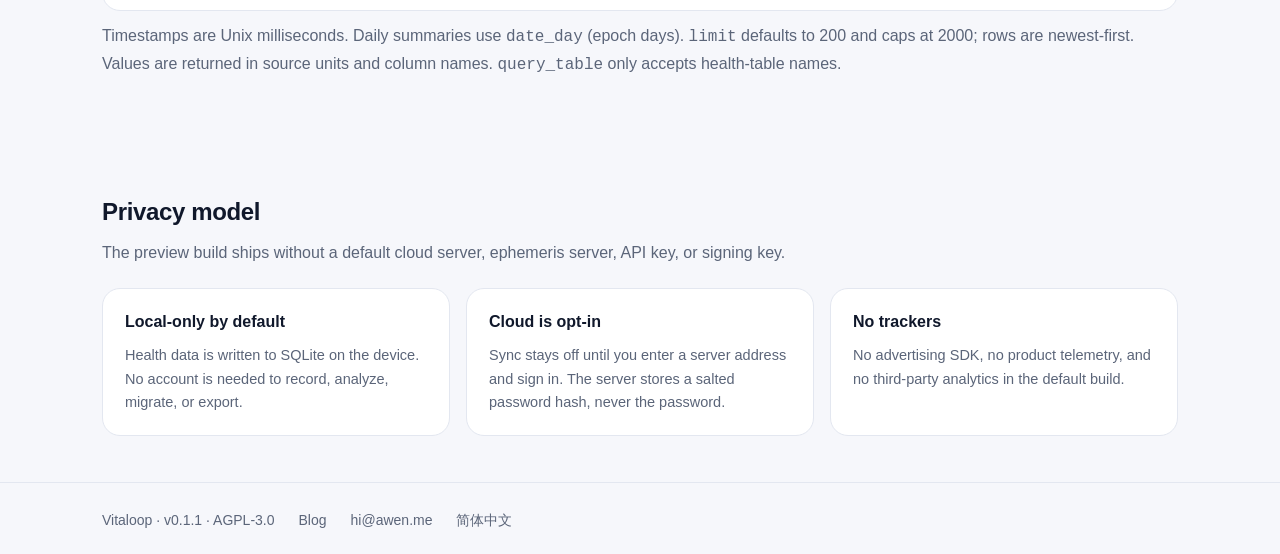
==== commit bff9bd58: "chore: auto commit 2026-11-17 07:11:13" ====
--- a/site/index.html
+++ b/site/index.html
@@ -43,7 +43,7 @@
   <section class="hero">
     <div class="wrap hero-grid">
       <div>
-        <span class="eyebrow">v0.1 preview</span>
+        <span class="eyebrow">Open source · v0.1.1</span>
         <h1>Your watch data,<br>on your own machine.</h1>
         <p class="lede">
           Vitaloop is a free Android app for tracking health and
@@ -52,7 +52,7 @@
           you run one yourself.
         </p>
         <div class="actions">
-          <a class="btn primary" href="https://vitaloop.awen.me/apk/vitaloop-6027.apk">Download APK</a>
+          <a class="btn primary" href="https://github.com/monkey-wenjun/vitaloop-app/releases/download/v0.1.2/app-arm64-v8a-release.apk">Download APK</a>
           <a class="btn" href="#features">Features</a>
           <a class="btn" href="#server">Self-host</a>
         </div>
@@ -162,11 +162,15 @@
       </div>
       <div>
         <h2>Source code</h2>
-        <p class="section-note">Not public yet.</p>
+        <p class="section-note">AGPL-3.0. No accounts, telemetry, or bundled keys.</p>
         <p>
-          The app and the server are both written in Rust plus Flutter, but the
-          repositories are private for now. This page will link to them once
-          they open; until then, use the preview APK above.
+          Vitaloop is open source. The
+          <a href="https://github.com/monkey-wenjun/vitaloop-app" target="_blank" rel="noopener">Flutter app with its Rust core</a>
+          and the
+          <a href="https://github.com/monkey-wenjun/vitaloop-server" target="_blank" rel="noopener">self-hosted Rust server</a>
+          are both public. The server also includes the AGNSS ephemeris packager
+          in <code>src/ephemeris.rs</code>, so the app's ephemeris service is open
+          source too.
         </p>
       </div>
     </div>
@@ -227,12 +231,10 @@
       <div>
         <h2>Deploy</h2>
         <p class="section-note">Docker Compose builds a musl binary and runs it on a scratch image.</p>
-        <p>
-          The server is not published yet. When it is, it will be a single
-          static Rust binary listening on <code>127.0.0.1:8793</code>, with one
-          data volume. Put HTTPS in front and point the app at your own domain
-          from <code>Settings → Account → Server</code>.
-        </p>
+        <pre><code>git clone https://github.com/monkey-wenjun/vitaloop-server.git
+cd vitaloop-server
+docker compose up -d --build</code></pre>
+        <p>The static Rust binary listens on <code>127.0.0.1:8793</code> and uses one data volume. Put HTTPS in front, then point the app at your own domain from <code>Settings → Account → Server</code>.</p>
       </div>
     </div>
   </section>
@@ -322,7 +324,7 @@
 
 <footer class="site">
   <div class="wrap">
-    <span>Vitaloop · v0.1 preview</span>
+    <span>Vitaloop · v0.1.1 · AGPL-3.0</span>
     <a href="https://www.awen.me">Blog</a>
     <a href="mailto:hi@awen.me">hi@awen.me</a>
     <a href="zh/" lang="zh-CN">简体中文</a>
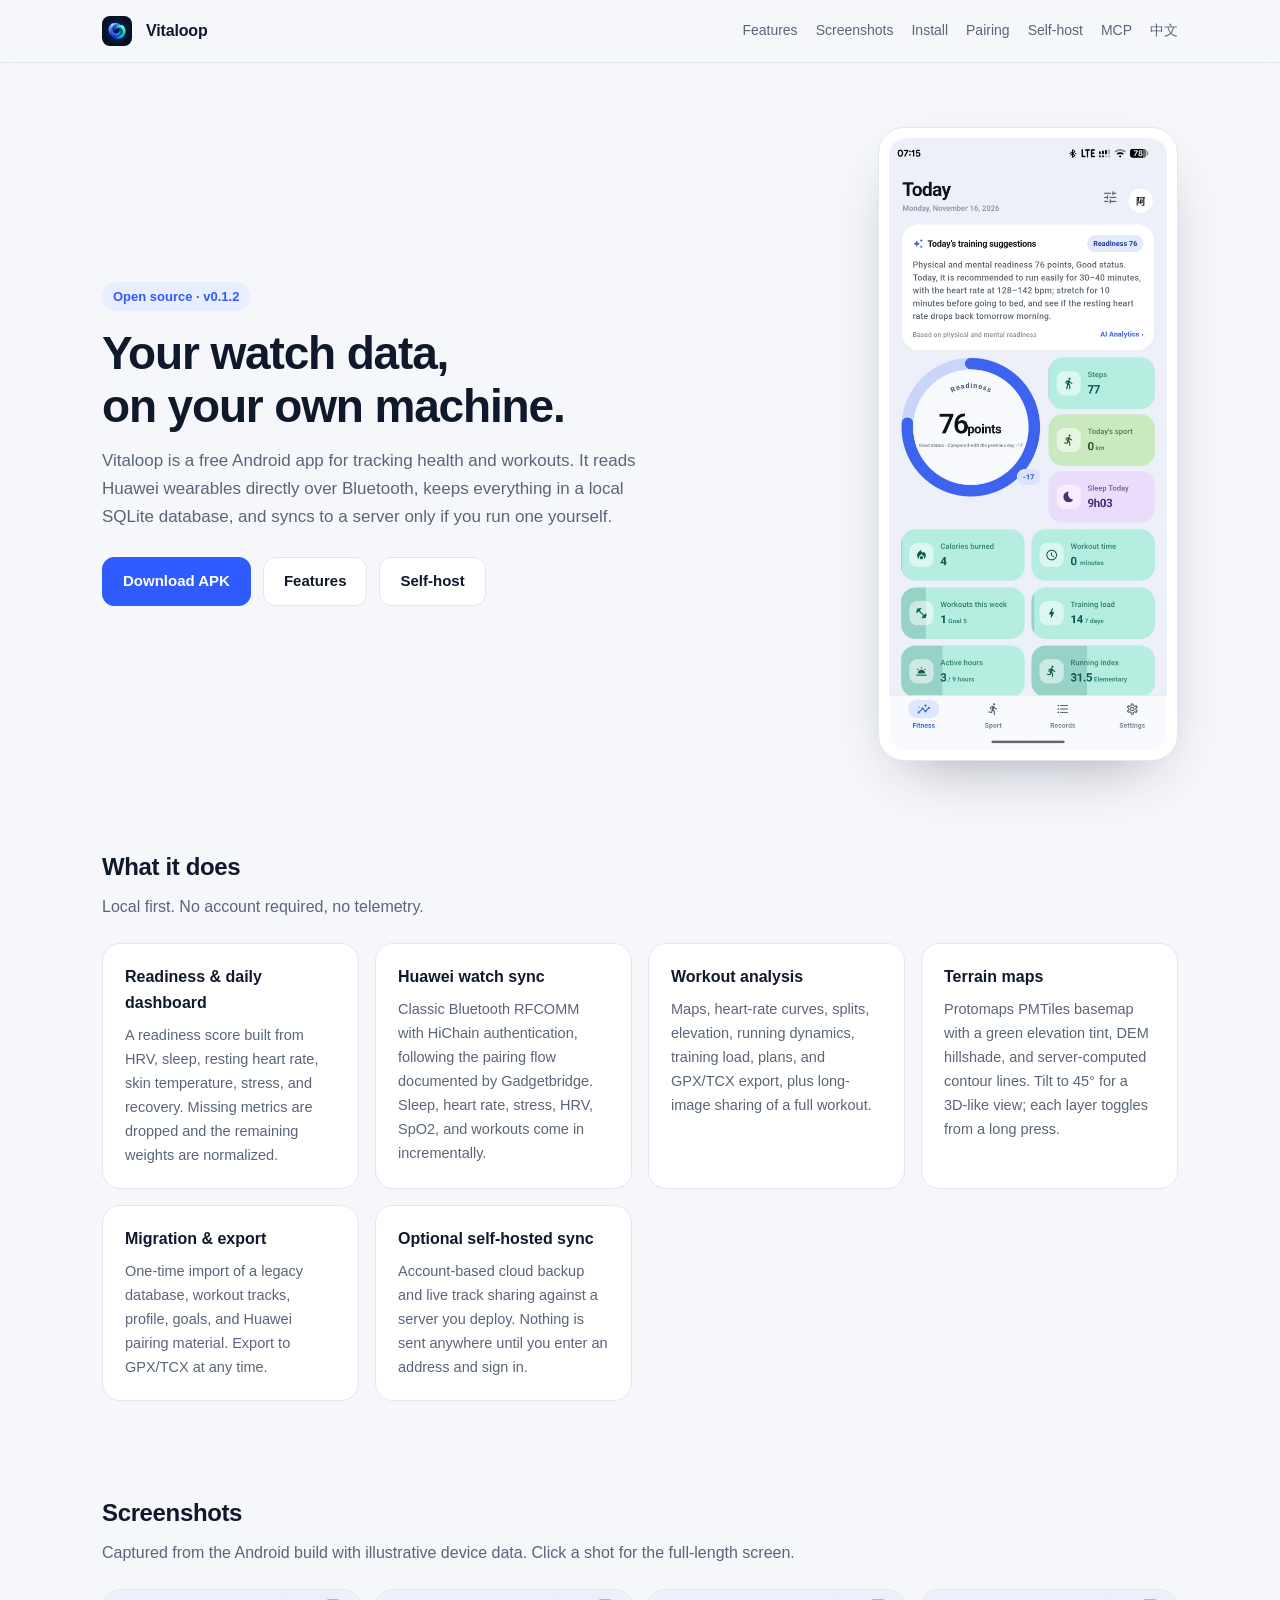
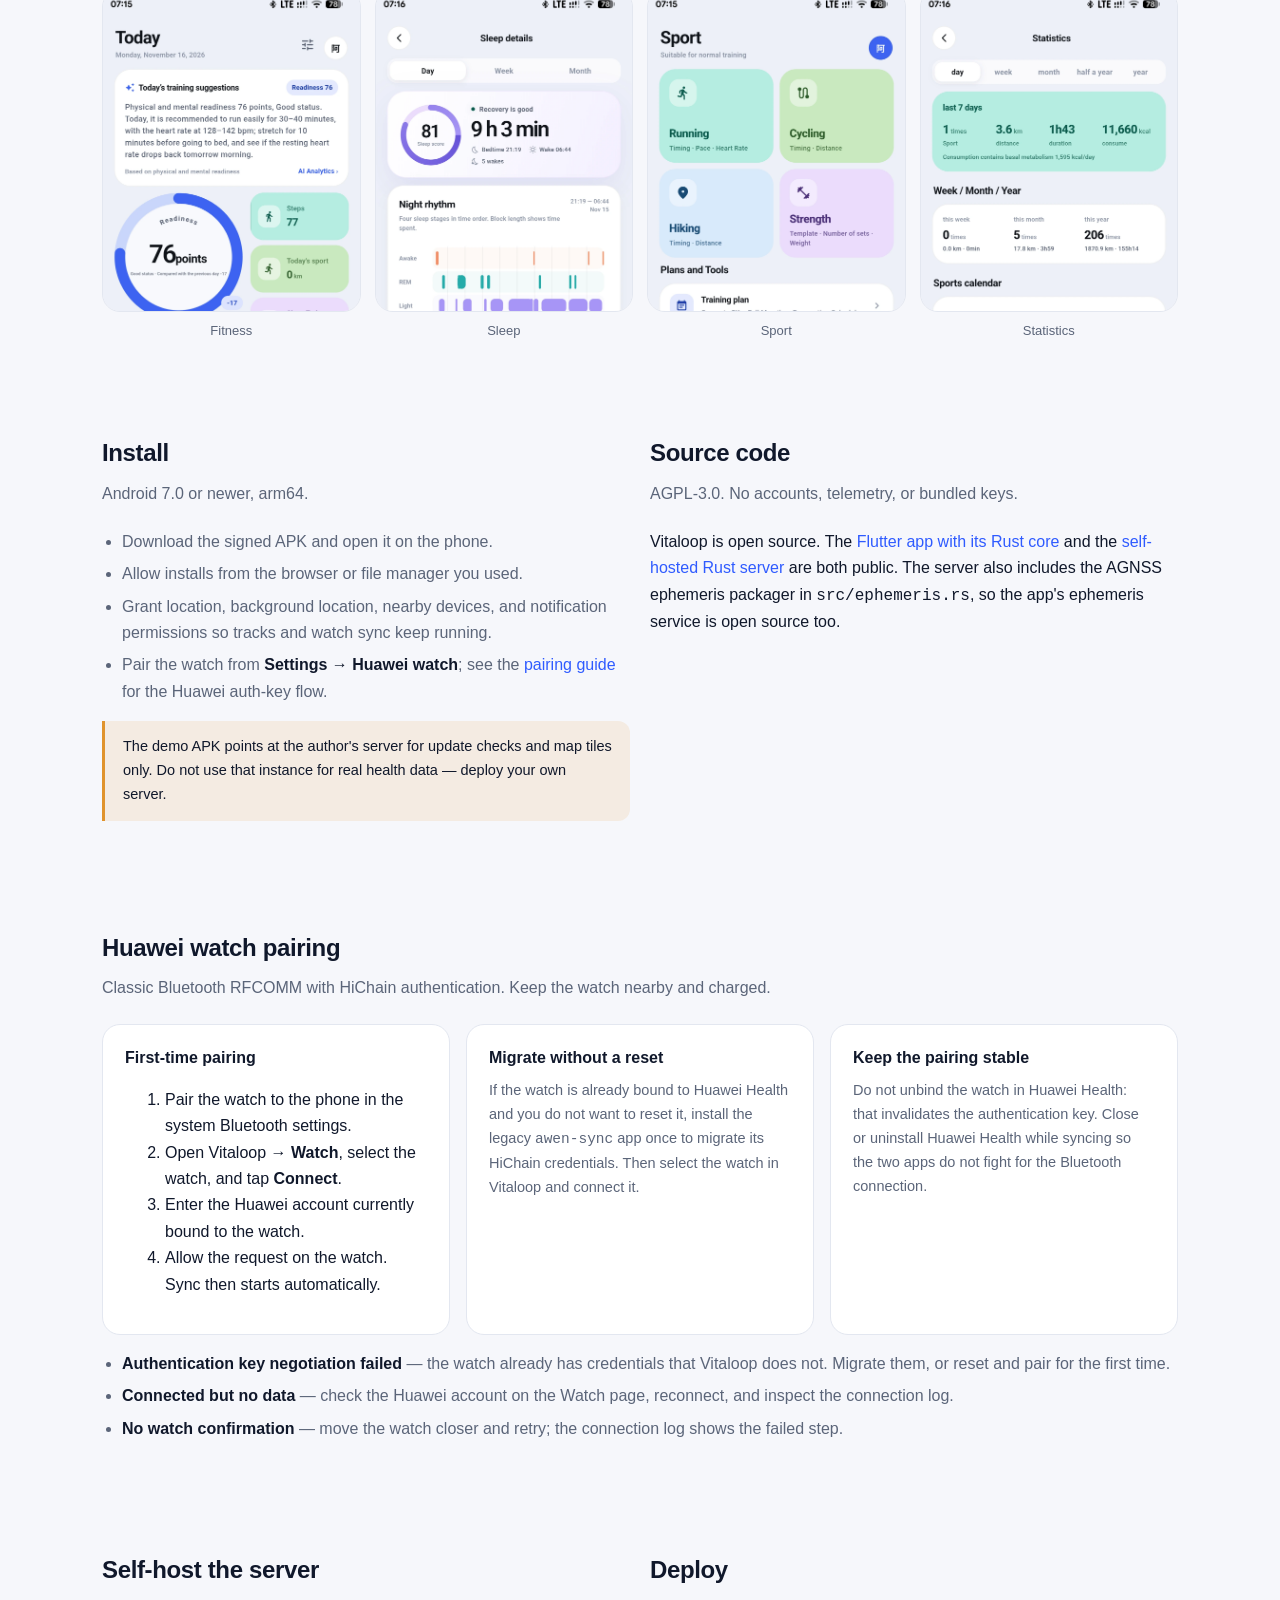
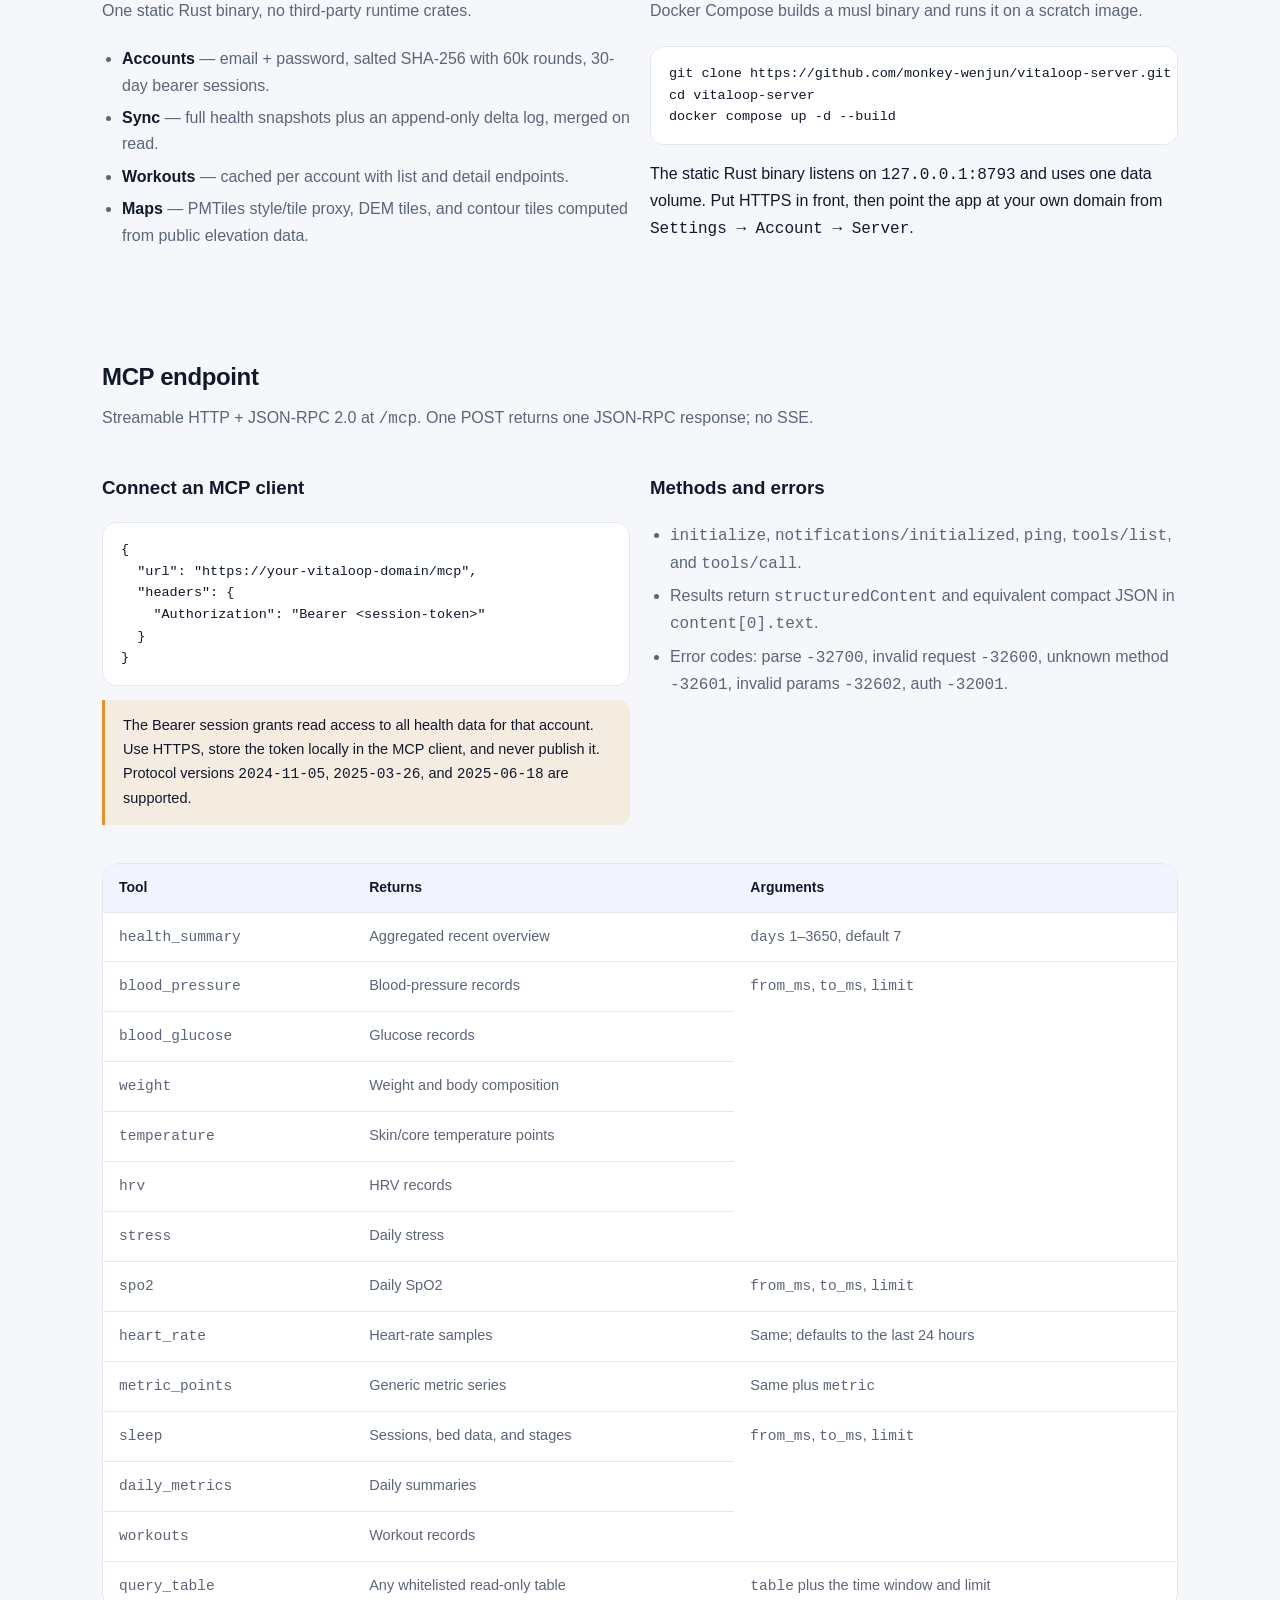
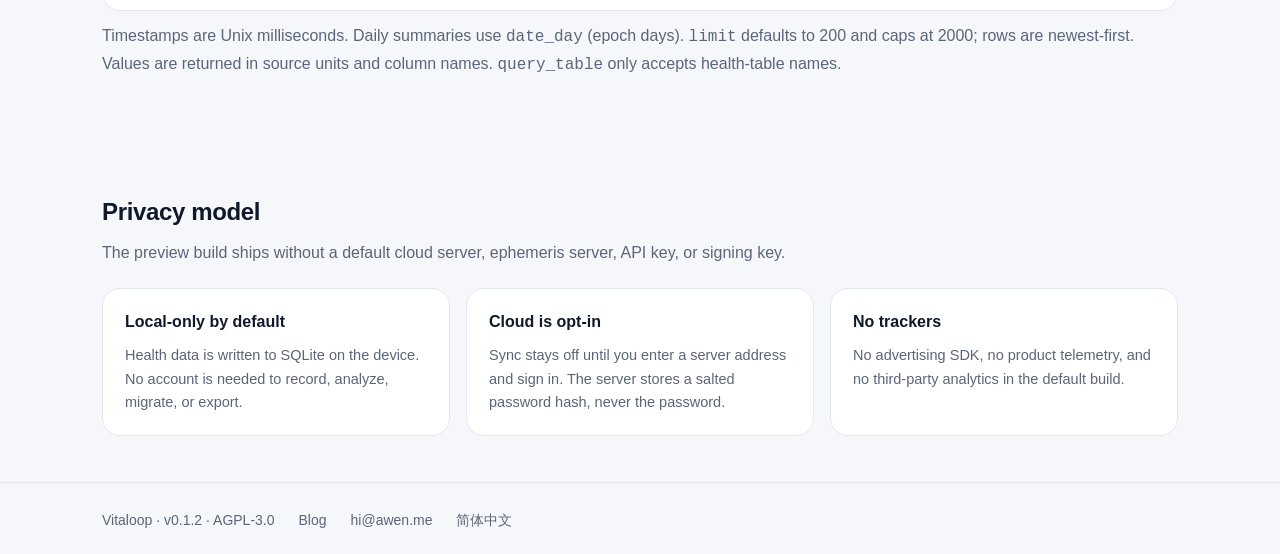
==== commit a4b53dbc: "chore: auto commit 2026-11-17 07:21:46" ====
--- a/site/index.html
+++ b/site/index.html
@@ -43,7 +43,7 @@
   <section class="hero">
     <div class="wrap hero-grid">
       <div>
-        <span class="eyebrow">Open source · v0.1.1</span>
+        <span class="eyebrow">Open source · v0.1.2</span>
         <h1>Your watch data,<br>on your own machine.</h1>
         <p class="lede">
           Vitaloop is a free Android app for tracking health and
@@ -52,7 +52,7 @@
           you run one yourself.
         </p>
         <div class="actions">
-          <a class="btn primary" href="https://github.com/monkey-wenjun/vitaloop-app/releases/download/v0.1.2/app-arm64-v8a-release.apk">Download APK</a>
+          <a class="btn primary" href="https://vitaloop.awen.me/apk/vitaloop-6029.apk">Download APK</a>
           <a class="btn" href="#features">Features</a>
           <a class="btn" href="#server">Self-host</a>
         </div>
@@ -324,7 +324,7 @@
 
 <footer class="site">
   <div class="wrap">
-    <span>Vitaloop · v0.1.1 · AGPL-3.0</span>
+    <span>Vitaloop · v0.1.2 · AGPL-3.0</span>
     <a href="https://www.awen.me">Blog</a>
     <a href="mailto:hi@awen.me">hi@awen.me</a>
     <a href="zh/" lang="zh-CN">简体中文</a>
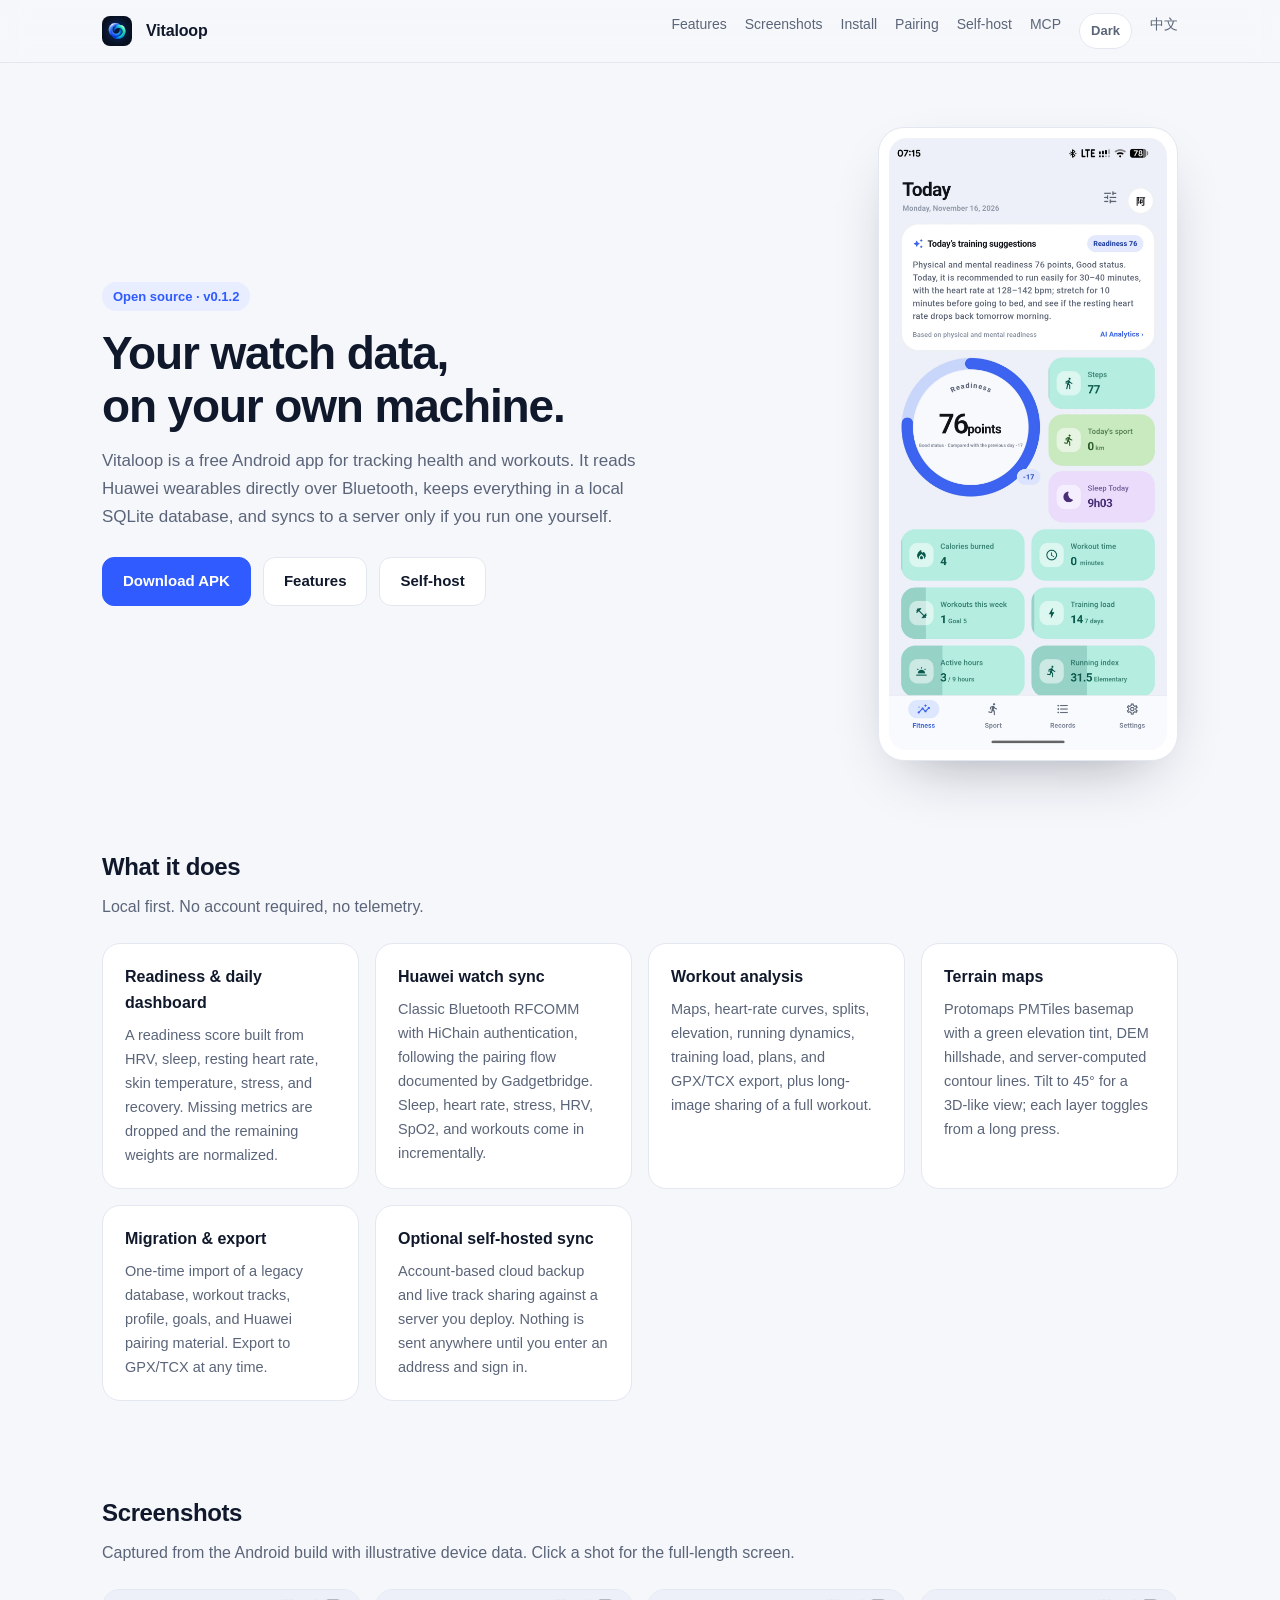
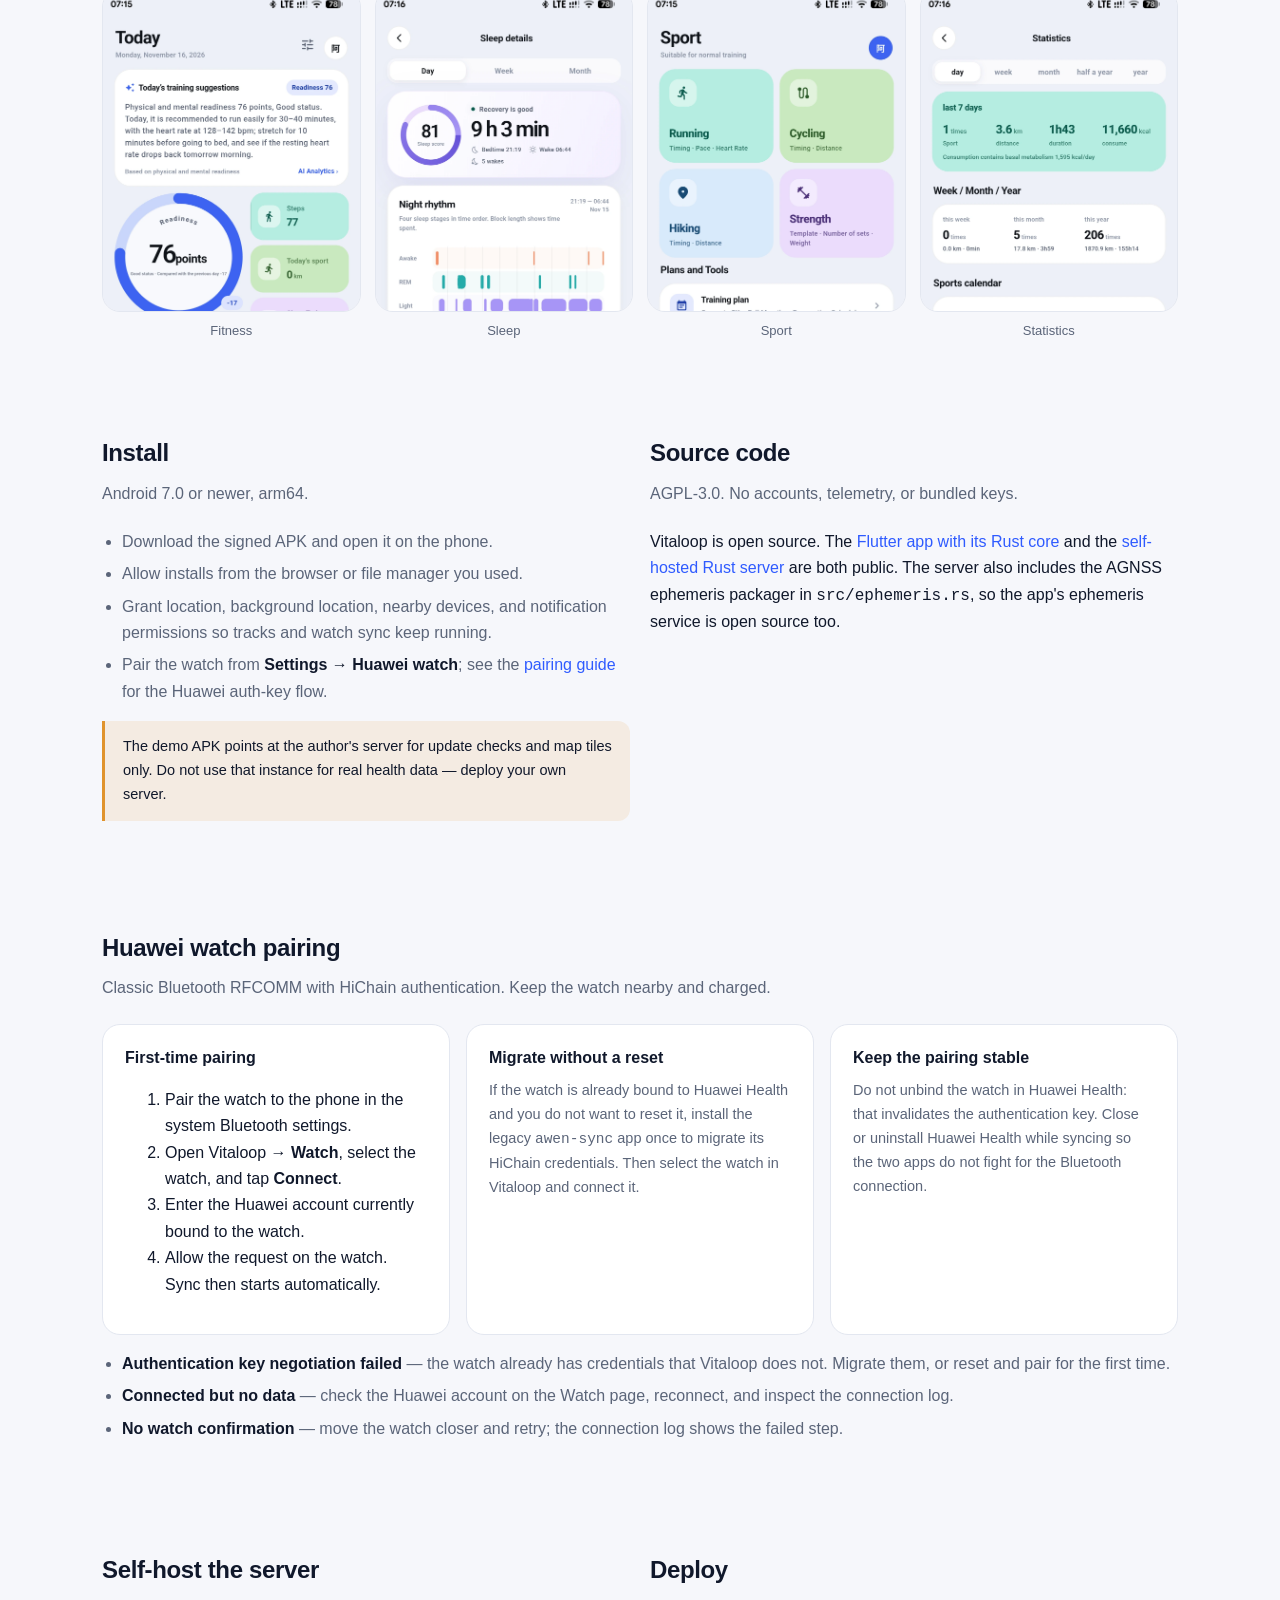
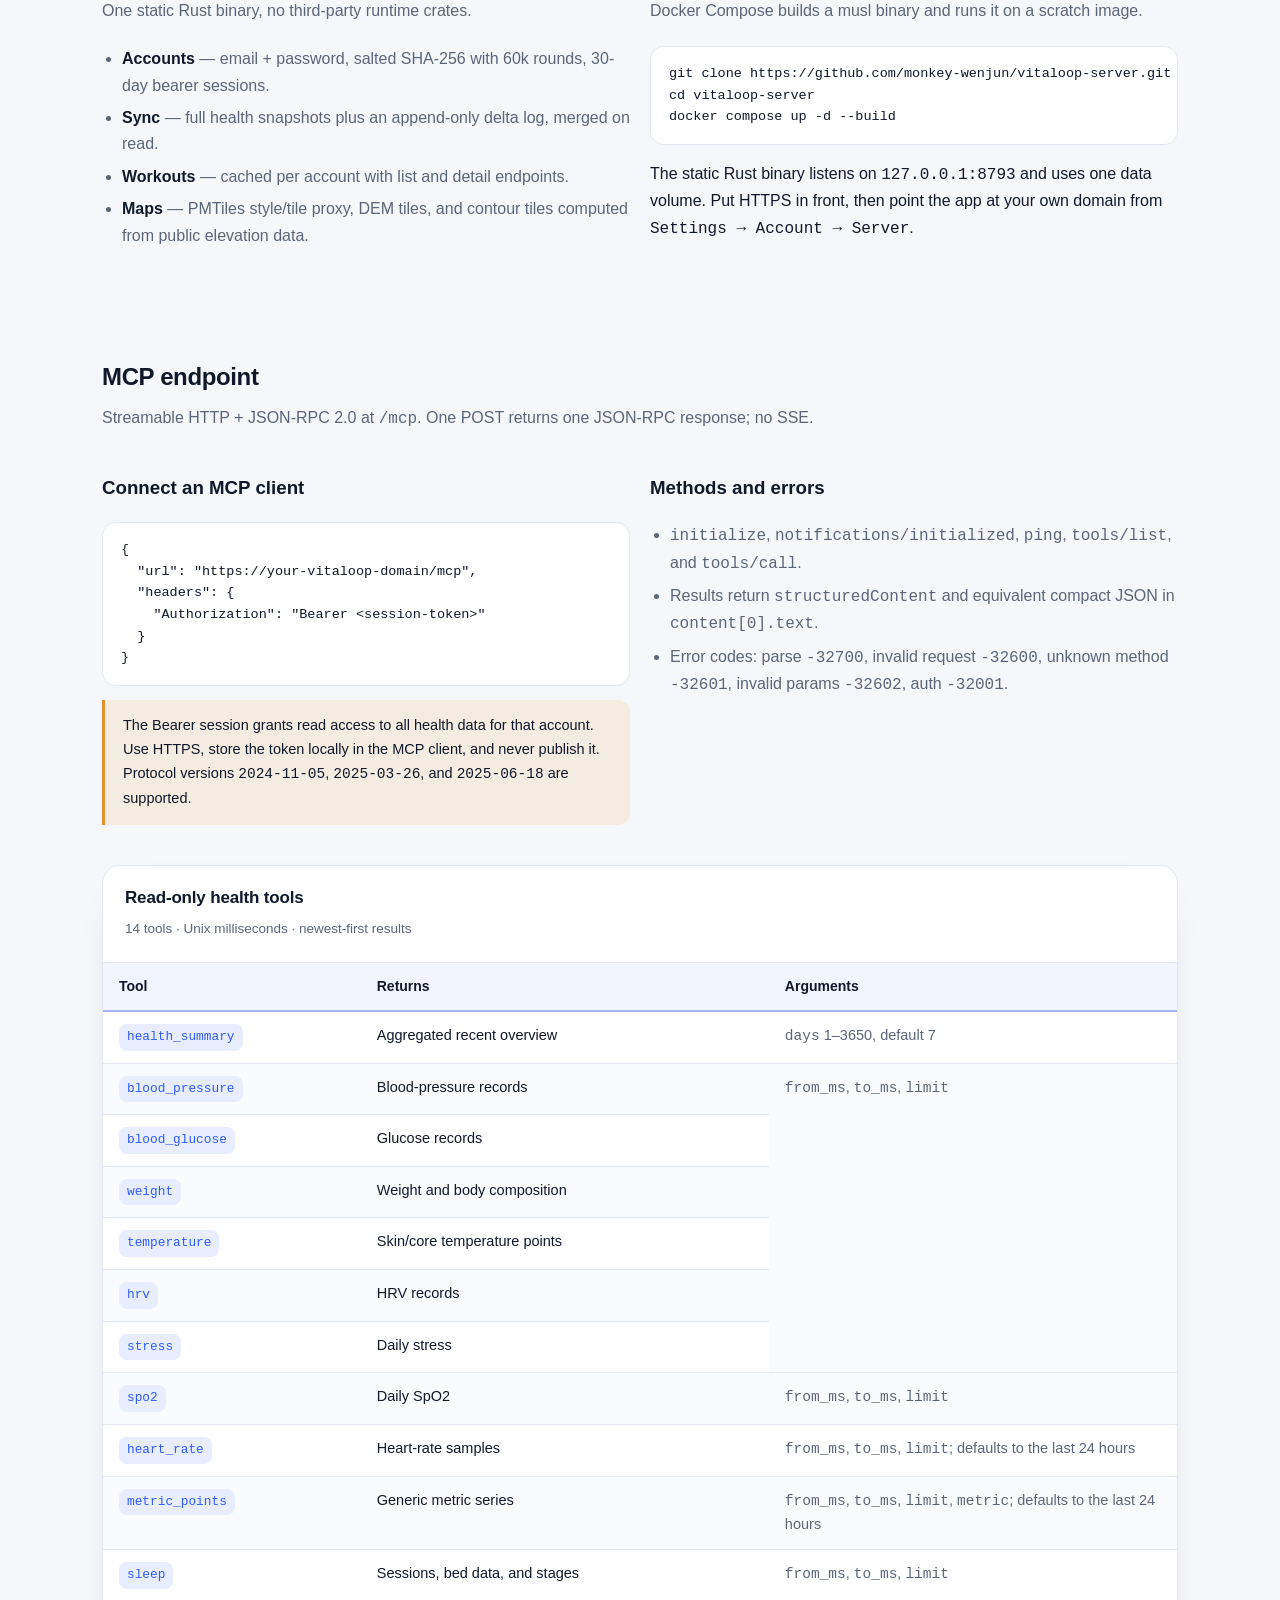
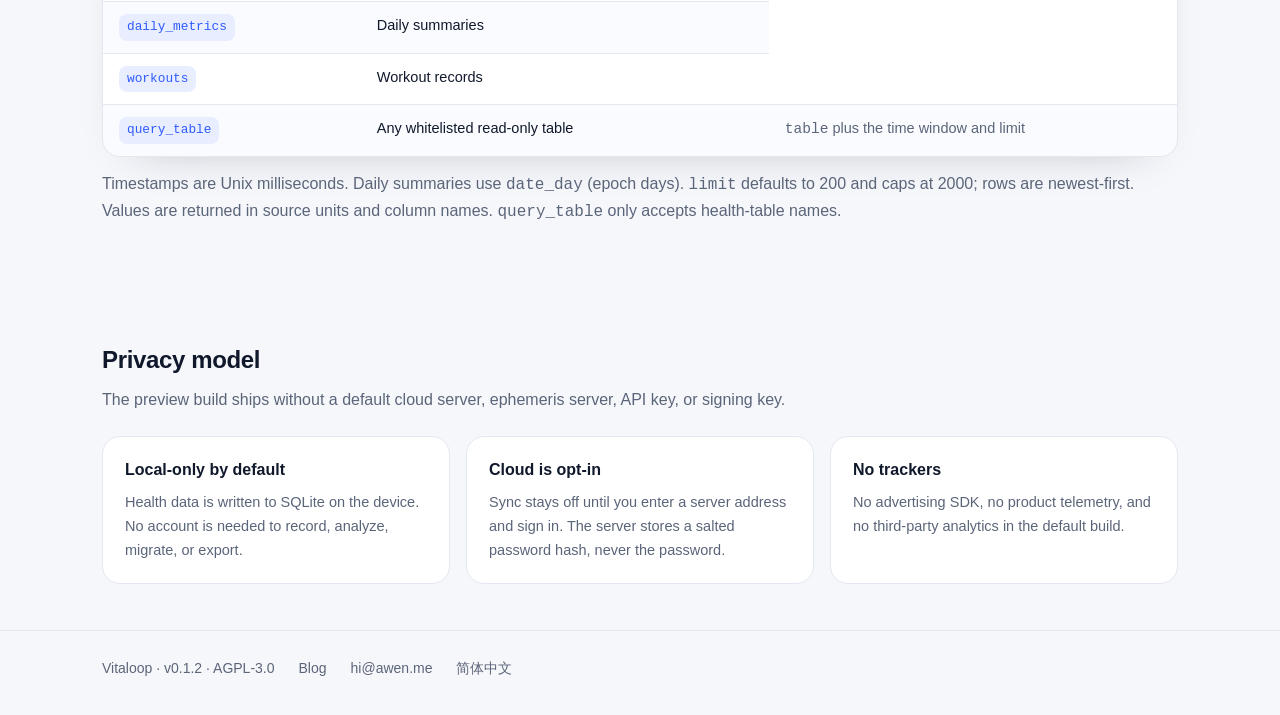
==== commit 07f41c84: "chore: auto commit 2026-11-17 07:32:33" ====
--- a/site/index.html
+++ b/site/index.html
@@ -3,6 +3,13 @@
 <head>
 <meta charset="utf-8">
 <meta name="viewport" content="width=device-width, initial-scale=1">
+<script>
+  (() => {
+    const mode = localStorage.getItem("vitaloop-theme");
+    const dark = mode ? mode === "dark" : matchMedia("(prefers-color-scheme: dark)").matches;
+    document.documentElement.dataset.theme = dark ? "dark" : "light";
+  })();
+</script>
 <title>Vitaloop — local-first health & workout dashboard for Android</title>
 <meta name="description" content="Vitaloop is a free, local-first health and workout dashboard for Android, with direct Huawei watch sync and an optional self-hosted Rust server.">
 <link rel="canonical" href="https://vitaloop.awen.me/">
@@ -34,6 +41,7 @@
       <a href="#pairing">Pairing</a>
       <a href="#server">Self-host</a>
       <a href="#mcp">MCP</a>
+      <button id="theme-toggle" class="theme-toggle" type="button" aria-label="Toggle color scheme">Light</button>
       <a href="zh/" lang="zh-CN">中文</a>
     </nav>
   </div>
@@ -268,8 +276,13 @@
           </ul>
         </div>
       </div>
-      <div class="table-wrap">
-        <table class="doc-table">
+      <div class="doc-block">
+        <div class="doc-heading">
+          <h3>Read-only health tools</h3>
+          <p>14 tools · Unix milliseconds · newest-first results</p>
+        </div>
+        <div class="table-wrap">
+          <table class="doc-table">
           <thead><tr><th>Tool</th><th>Returns</th><th>Arguments</th></tr></thead>
           <tbody>
             <tr><td><code>health_summary</code></td><td>Aggregated recent overview</td><td><code>days</code> 1–3650, default 7</td></tr>
@@ -280,14 +293,15 @@
             <tr><td><code>hrv</code></td><td>HRV records</td></tr>
             <tr><td><code>stress</code></td><td>Daily stress</td></tr>
             <tr><td><code>spo2</code></td><td>Daily SpO2</td><td><code>from_ms</code>, <code>to_ms</code>, <code>limit</code></td></tr>
-            <tr><td><code>heart_rate</code></td><td>Heart-rate samples</td><td>Same; defaults to the last 24 hours</td></tr>
-            <tr><td><code>metric_points</code></td><td>Generic metric series</td><td>Same plus <code>metric</code></td></tr>
+            <tr><td><code>heart_rate</code></td><td>Heart-rate samples</td><td><code>from_ms</code>, <code>to_ms</code>, <code>limit</code>; defaults to the last 24 hours</td></tr>
+            <tr><td><code>metric_points</code></td><td>Generic metric series</td><td><code>from_ms</code>, <code>to_ms</code>, <code>limit</code>, <code>metric</code>; defaults to the last 24 hours</td></tr>
             <tr><td><code>sleep</code></td><td>Sessions, bed data, and stages</td><td rowspan="3"><code>from_ms</code>, <code>to_ms</code>, <code>limit</code></td></tr>
             <tr><td><code>daily_metrics</code></td><td>Daily summaries</td></tr>
             <tr><td><code>workouts</code></td><td>Workout records</td></tr>
             <tr><td><code>query_table</code></td><td>Any whitelisted read-only table</td><td><code>table</code> plus the time window and limit</td></tr>
           </tbody>
         </table>
+      </div>
       </div>
       <p class="section-note">
         Timestamps are Unix milliseconds. Daily summaries use <code>date_day</code> (epoch days).
--- a/site/assets/site.css
+++ b/site/assets/site.css
@@ -11,8 +11,7 @@
   --max: 1120px;
 }
 
-@media (prefers-color-scheme: dark) {
-  :root {
+html[data-theme="dark"] {
     --bg: #0b1220;
     --bg-soft: #121b2c;
     --fg: #eef2fb;
@@ -21,7 +20,6 @@
     --accent: #7b98ff;
     --accent-soft: #1a2740;
     --green: #63d29a;
-  }
 }
 
 * { box-sizing: border-box; }
@@ -63,6 +61,23 @@
 header.site nav { margin-left: auto; display: flex; gap: 18px; font-size: 14px; }
 header.site nav a { color: var(--fg-muted); }
 header.site nav a:hover { color: var(--fg); text-decoration: none; }
+
+.theme-toggle {
+  padding: 6px 11px;
+  border: 1px solid var(--line);
+  border-radius: 999px;
+  background: var(--bg-soft);
+  color: var(--fg-muted);
+  font: inherit;
+  font-size: 13px;
+  font-weight: 600;
+  cursor: pointer;
+}
+
+.theme-toggle:hover {
+  border-color: var(--accent);
+  color: var(--accent);
+}
 
 .hero { padding: 64px 0 40px; }
 
@@ -261,12 +276,38 @@
 ul.plain li { margin: 6px 0; }
 ul.plain strong { color: var(--fg); }
 
+.doc-block {
+  margin: 26px 0 14px;
+  background: var(--bg-soft);
+  border: 1px solid var(--line);
+  border-radius: var(--radius);
+  overflow: hidden;
+  box-shadow: 0 18px 45px -34px rgba(16, 24, 43, 0.38);
+}
+
+.doc-heading {
+  padding: 18px 22px 4px;
+}
+
+.doc-heading h3 {
+  margin: 0;
+  font-size: 17px;
+  letter-spacing: -0.01em;
+}
+
+.doc-heading p {
+  margin: 5px 0 0;
+  color: var(--fg-muted);
+  font-size: 13.5px;
+}
+
 .table-wrap {
   overflow-x: auto;
-  border: 1px solid var(--line);
-  border-radius: var(--radius);
-  background: var(--bg-soft);
-  margin: 24px 0 12px;
+  border: 0;
+  border-top: 1px solid var(--line);
+  border-radius: 0;
+  background: transparent;
+  margin: 18px 0 0;
 }
 
 .doc-table {
@@ -285,11 +326,51 @@
   font-size: 14.5px;
 }
 
+.doc-table th:first-child,
+.doc-table td:first-child {
+  width: 24%;
+  min-width: 190px;
+}
+
+.doc-table th:nth-child(2),
+.doc-table td:nth-child(2) {
+  width: 38%;
+}
+
+.doc-table th:last-child,
+.doc-table td:last-child {
+  width: 38%;
+}
+
 .doc-table th {
   color: var(--fg);
   font-size: 14px;
   white-space: nowrap;
   background: color-mix(in srgb, var(--accent-soft) 55%, transparent);
+  border-bottom: 2px solid color-mix(in srgb, var(--accent) 34%, var(--line));
+}
+
+.doc-table tbody tr:nth-child(even) {
+  background: color-mix(in srgb, var(--accent-soft) 24%, transparent);
+}
+
+.doc-table tbody tr:hover {
+  background: var(--accent-soft);
+}
+
+.doc-table td:first-child code {
+  display: inline-block;
+  padding: 5px 8px;
+  border-radius: 8px;
+  background: var(--accent-soft);
+  color: var(--accent);
+  font-size: 12.8px;
+  line-height: 1.3;
+  white-space: nowrap;
+}
+
+.doc-table td:nth-child(2) {
+  color: var(--fg);
 }
 
 .doc-table tbody tr:last-child td { border-bottom: 0; }
@@ -309,6 +390,8 @@
   .hero-phone { margin: 8px auto 0; max-width: 260px; }
   .shots { grid-template-columns: repeat(2, minmax(0, 1fr)); }
   header.site nav { gap: 12px; font-size: 13px; }
+  .doc-heading { padding: 16px 18px 2px; }
+  .doc-table th, .doc-table td { padding: 11px 14px; }
 }
 
 @media (max-width: 560px) {
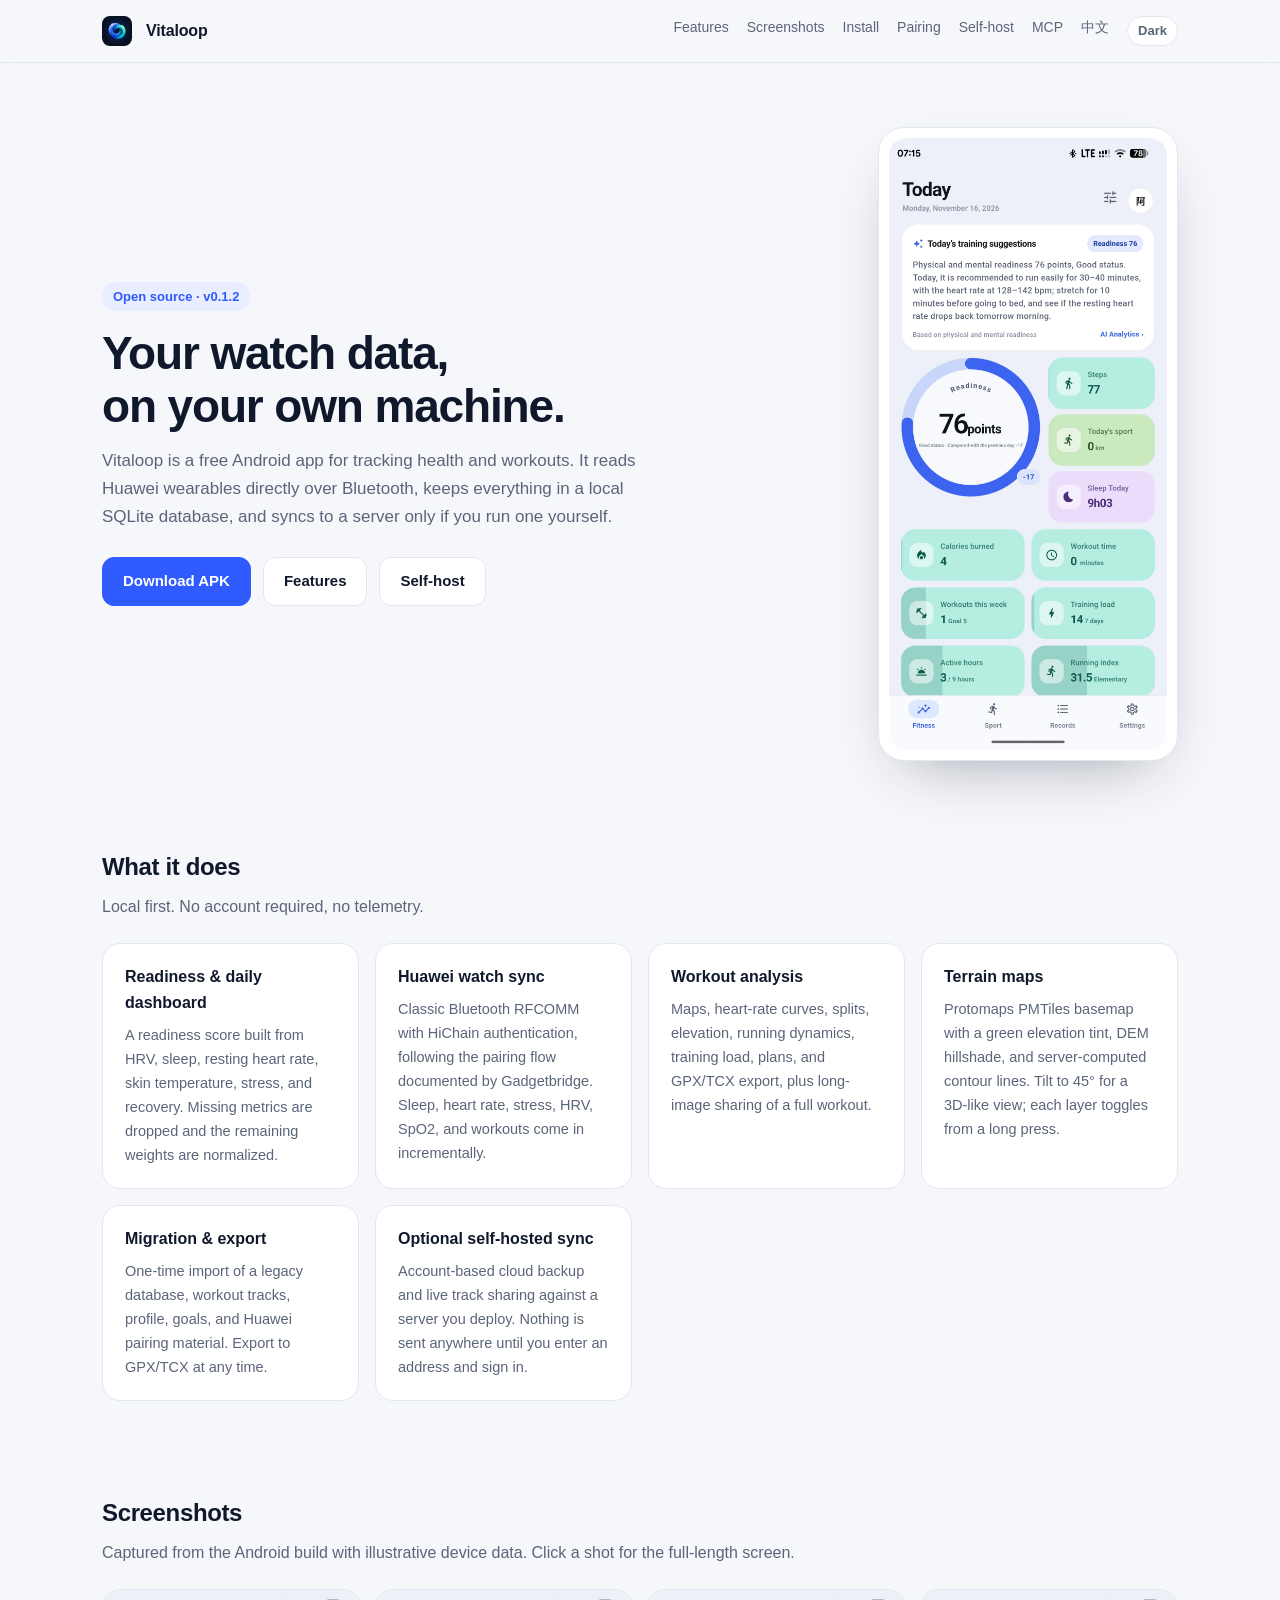
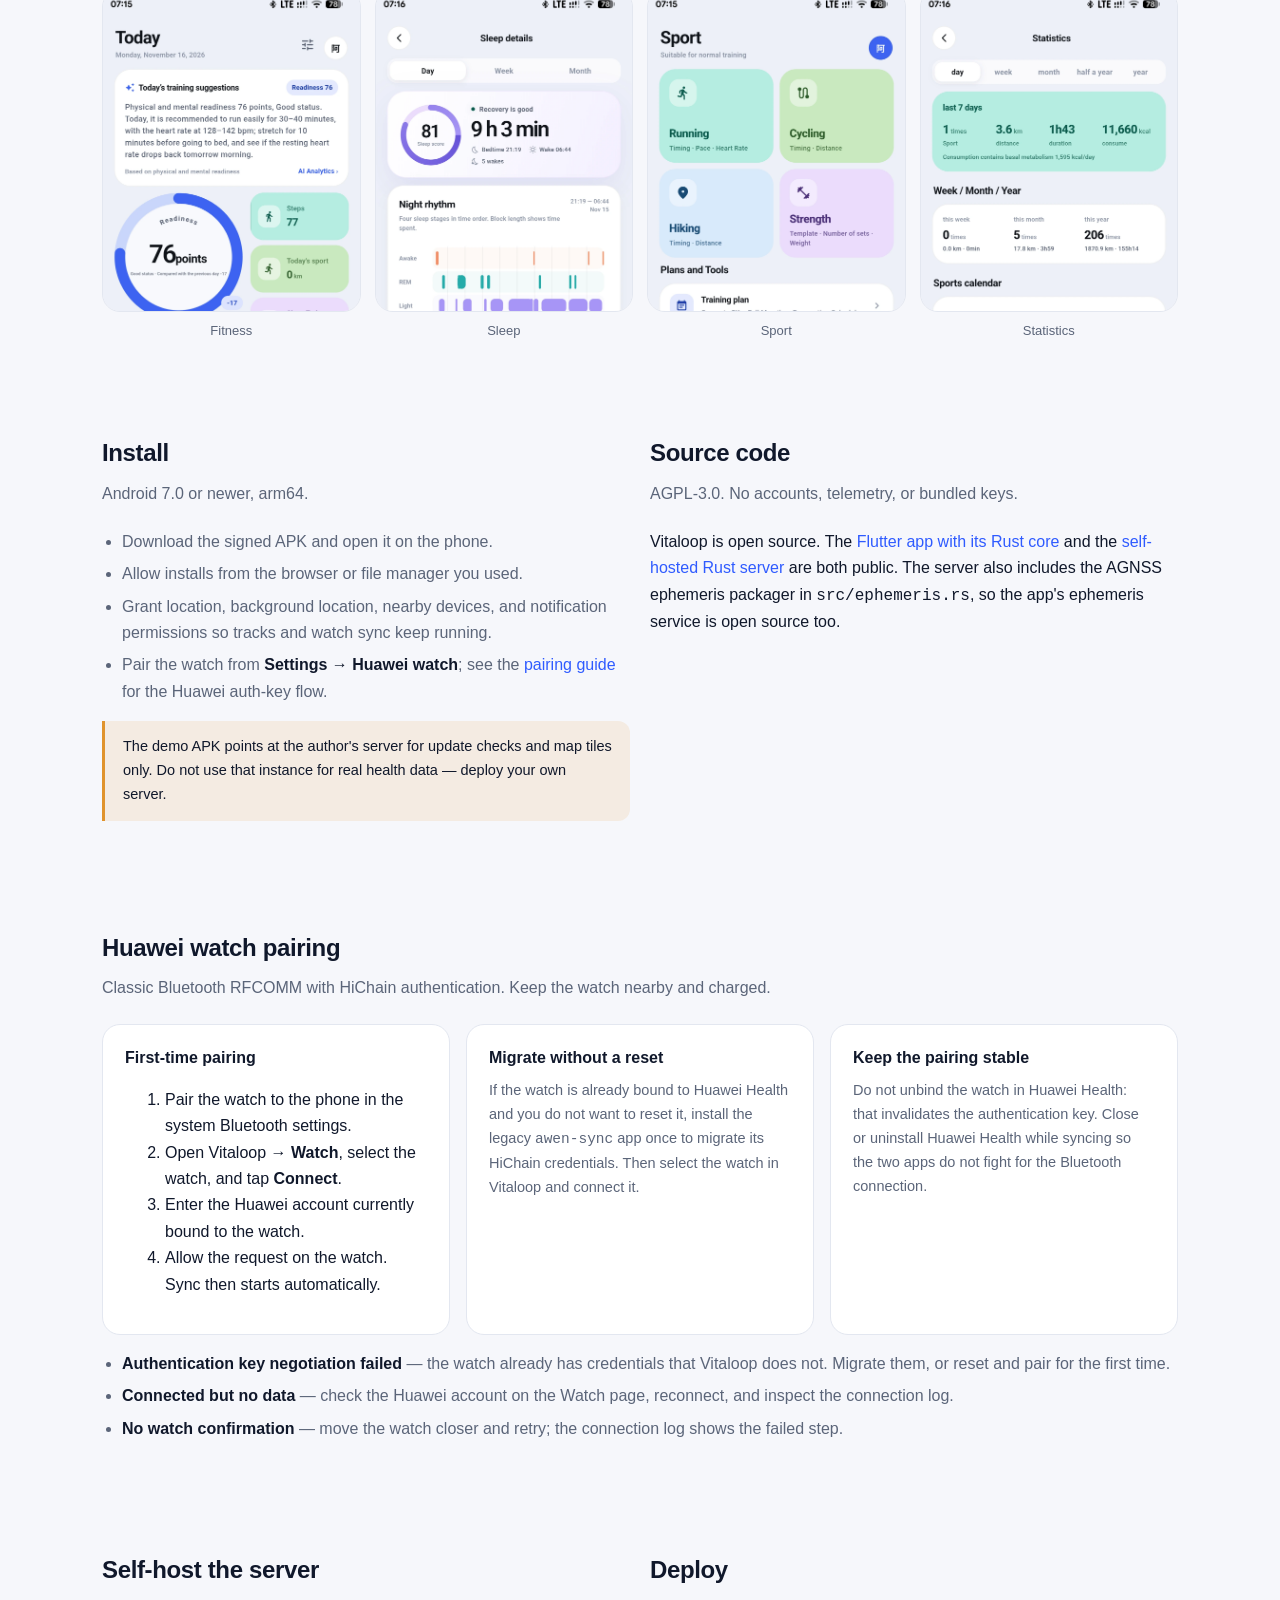
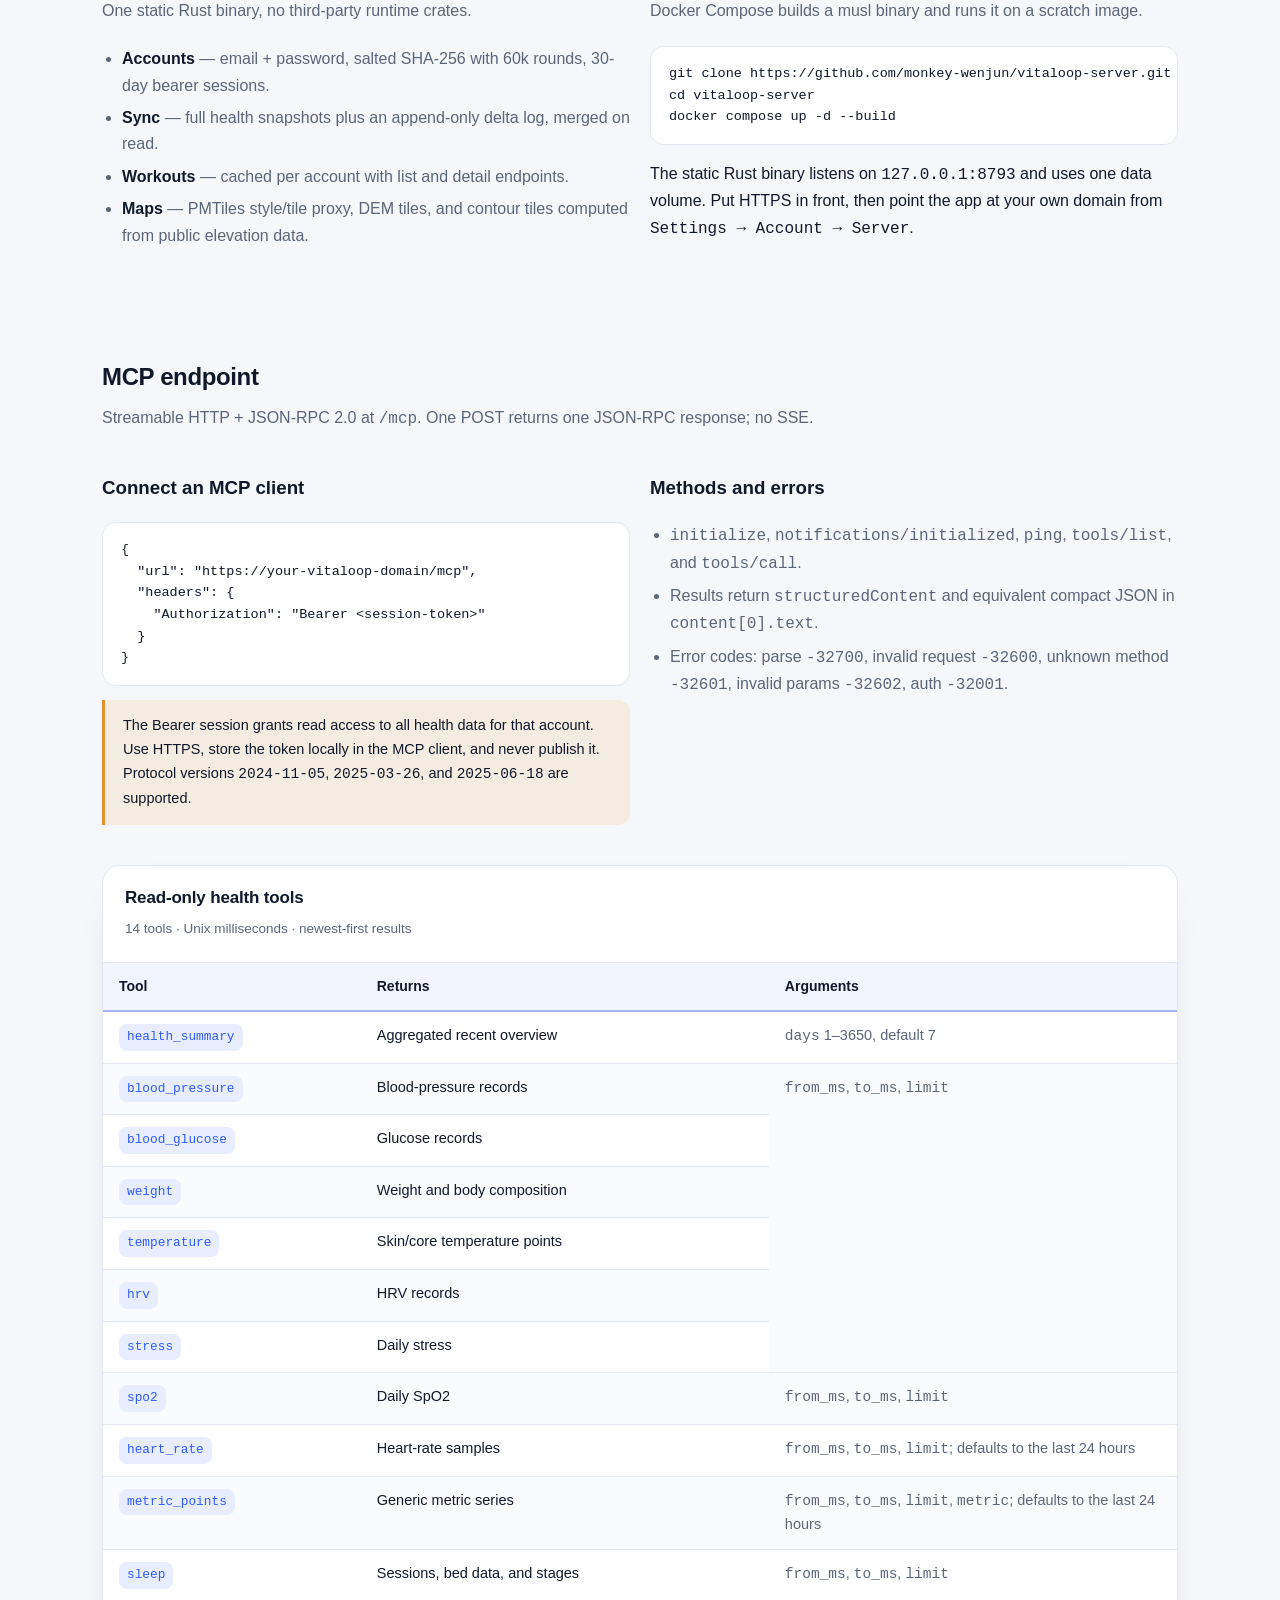
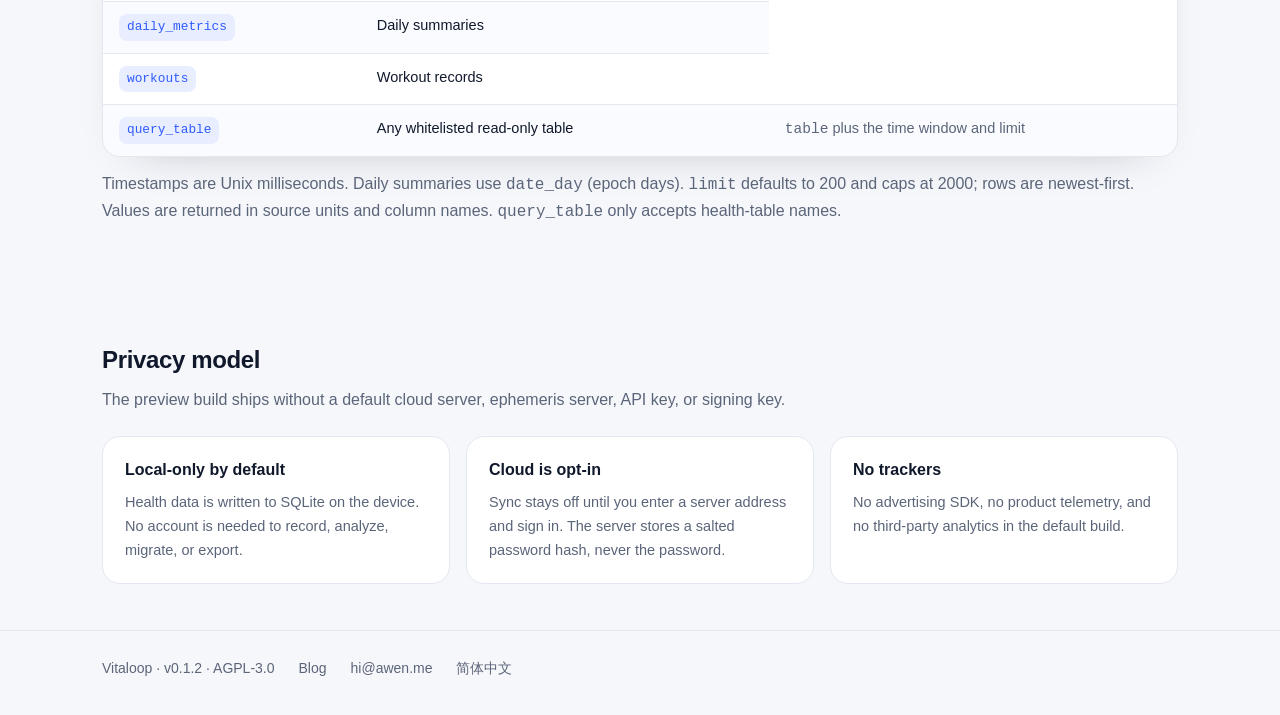
==== commit 7d8054db: "chore: auto commit 2026-11-17 07:54:56" ====
--- a/site/index.html
+++ b/site/index.html
@@ -4,11 +4,11 @@
 <meta charset="utf-8">
 <meta name="viewport" content="width=device-width, initial-scale=1">
 <script>
-  (() => {
-    const mode = localStorage.getItem("vitaloop-theme");
-    const dark = mode ? mode === "dark" : matchMedia("(prefers-color-scheme: dark)").matches;
-    document.documentElement.dataset.theme = dark ? "dark" : "light";
-  })();
+    (() => {
+      const mode = localStorage.getItem("vitaloop-theme");
+      const dark = mode ? mode === "dark" : matchMedia("(prefers-color-scheme: dark)").matches;
+      document.documentElement.dataset.theme = dark ? "dark" : "light";
+    })();
 </script>
 <title>Vitaloop — local-first health & workout dashboard for Android</title>
 <meta name="description" content="Vitaloop is a free, local-first health and workout dashboard for Android, with direct Huawei watch sync and an optional self-hosted Rust server.">
@@ -25,8 +25,8 @@
 <meta property="og:url" content="https://vitaloop.awen.me/">
 <meta name="twitter:card" content="summary_large_image">
 <meta name="twitter:image" content="https://vitaloop.awen.me/assets/screenshots/og-en.png">
-<link rel="stylesheet" href="assets/site.css">
-<script src="assets/site.js" defer></script>
+<link rel="stylesheet" href="assets/site.css?v=20261117a">
+<script src="assets/site.js?v=20261117a" defer></script>
 </head>
 <body>
 
@@ -41,8 +41,8 @@
       <a href="#pairing">Pairing</a>
       <a href="#server">Self-host</a>
       <a href="#mcp">MCP</a>
+      <a href="zh/" lang="zh-CN">中文</a>
       <button id="theme-toggle" class="theme-toggle" type="button" aria-label="Toggle color scheme">Light</button>
-      <a href="zh/" lang="zh-CN">中文</a>
     </nav>
   </div>
 </header>
--- a/site/assets/site.css
+++ b/site/assets/site.css
@@ -63,7 +63,8 @@
 header.site nav a:hover { color: var(--fg); text-decoration: none; }
 
 .theme-toggle {
-  padding: 6px 11px;
+  padding: 3px 10px;
+  line-height: 1.45;
   border: 1px solid var(--line);
   border-radius: 999px;
   background: var(--bg-soft);
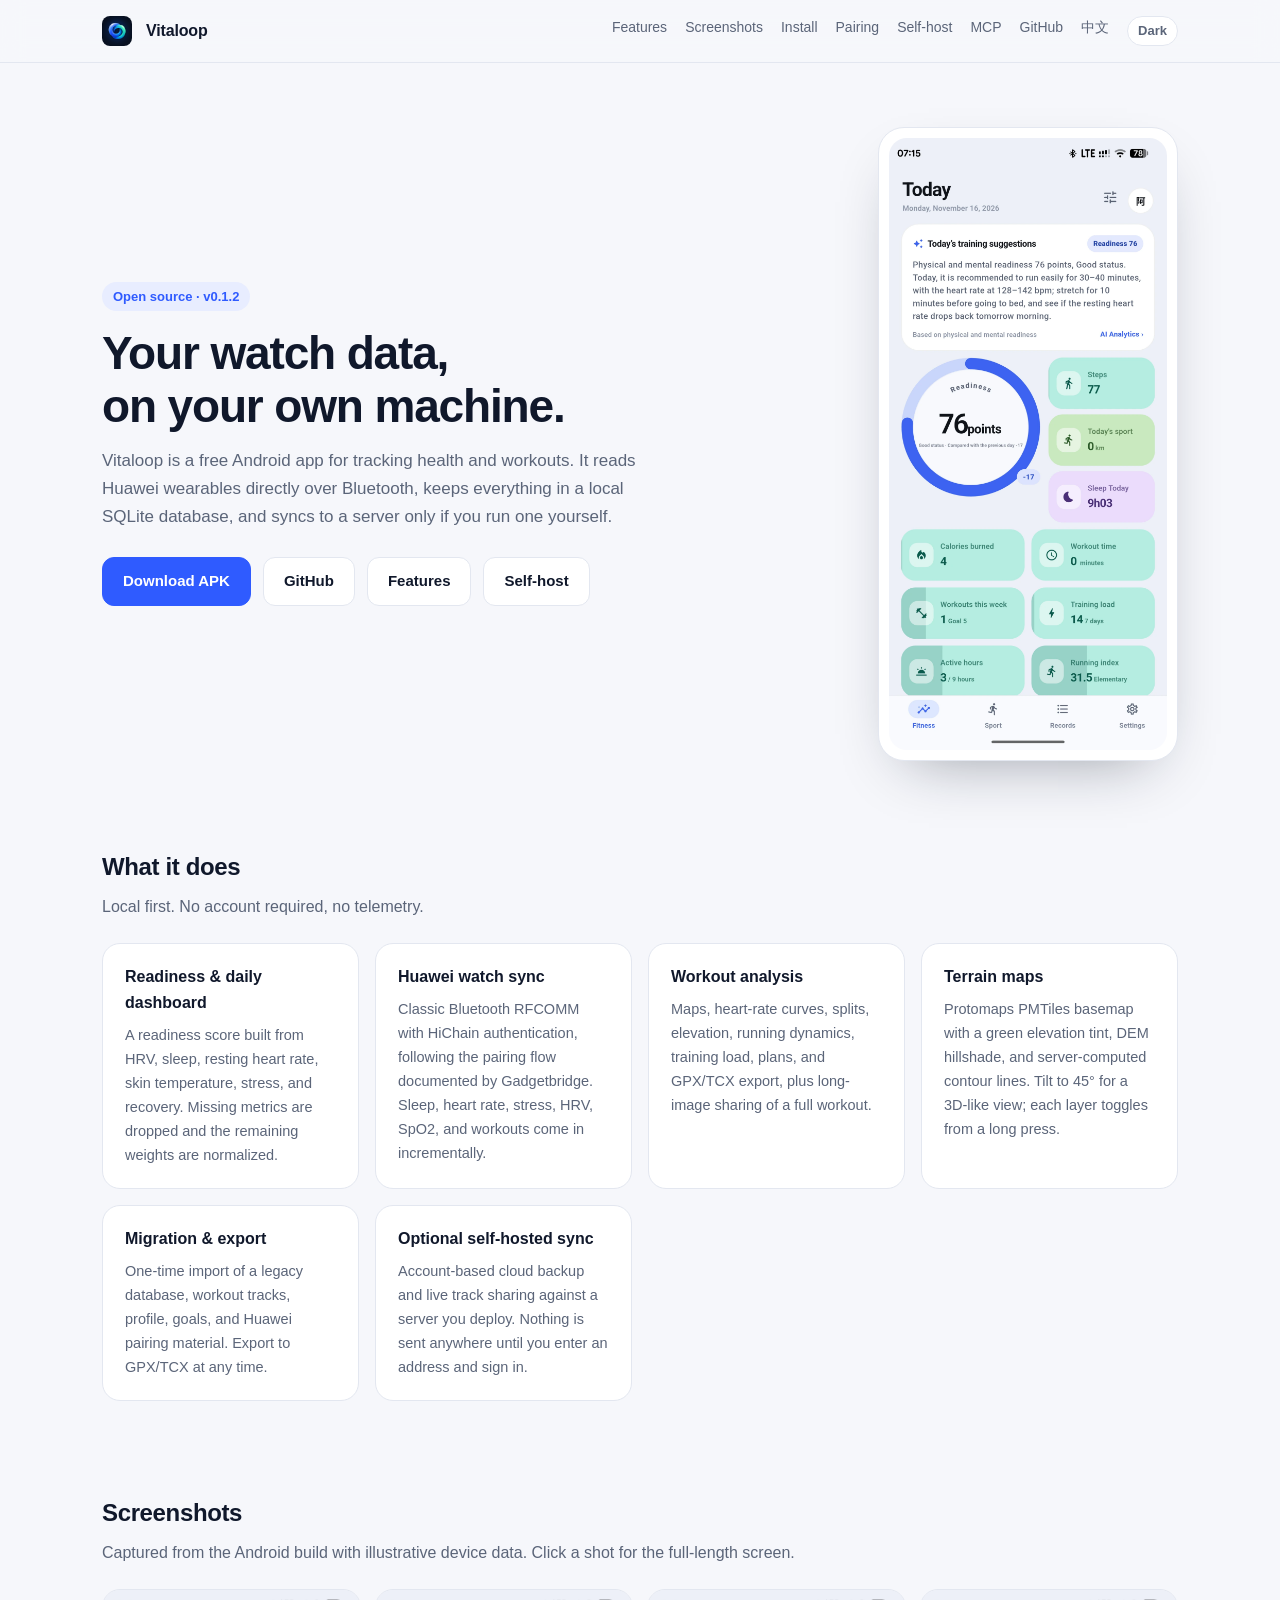
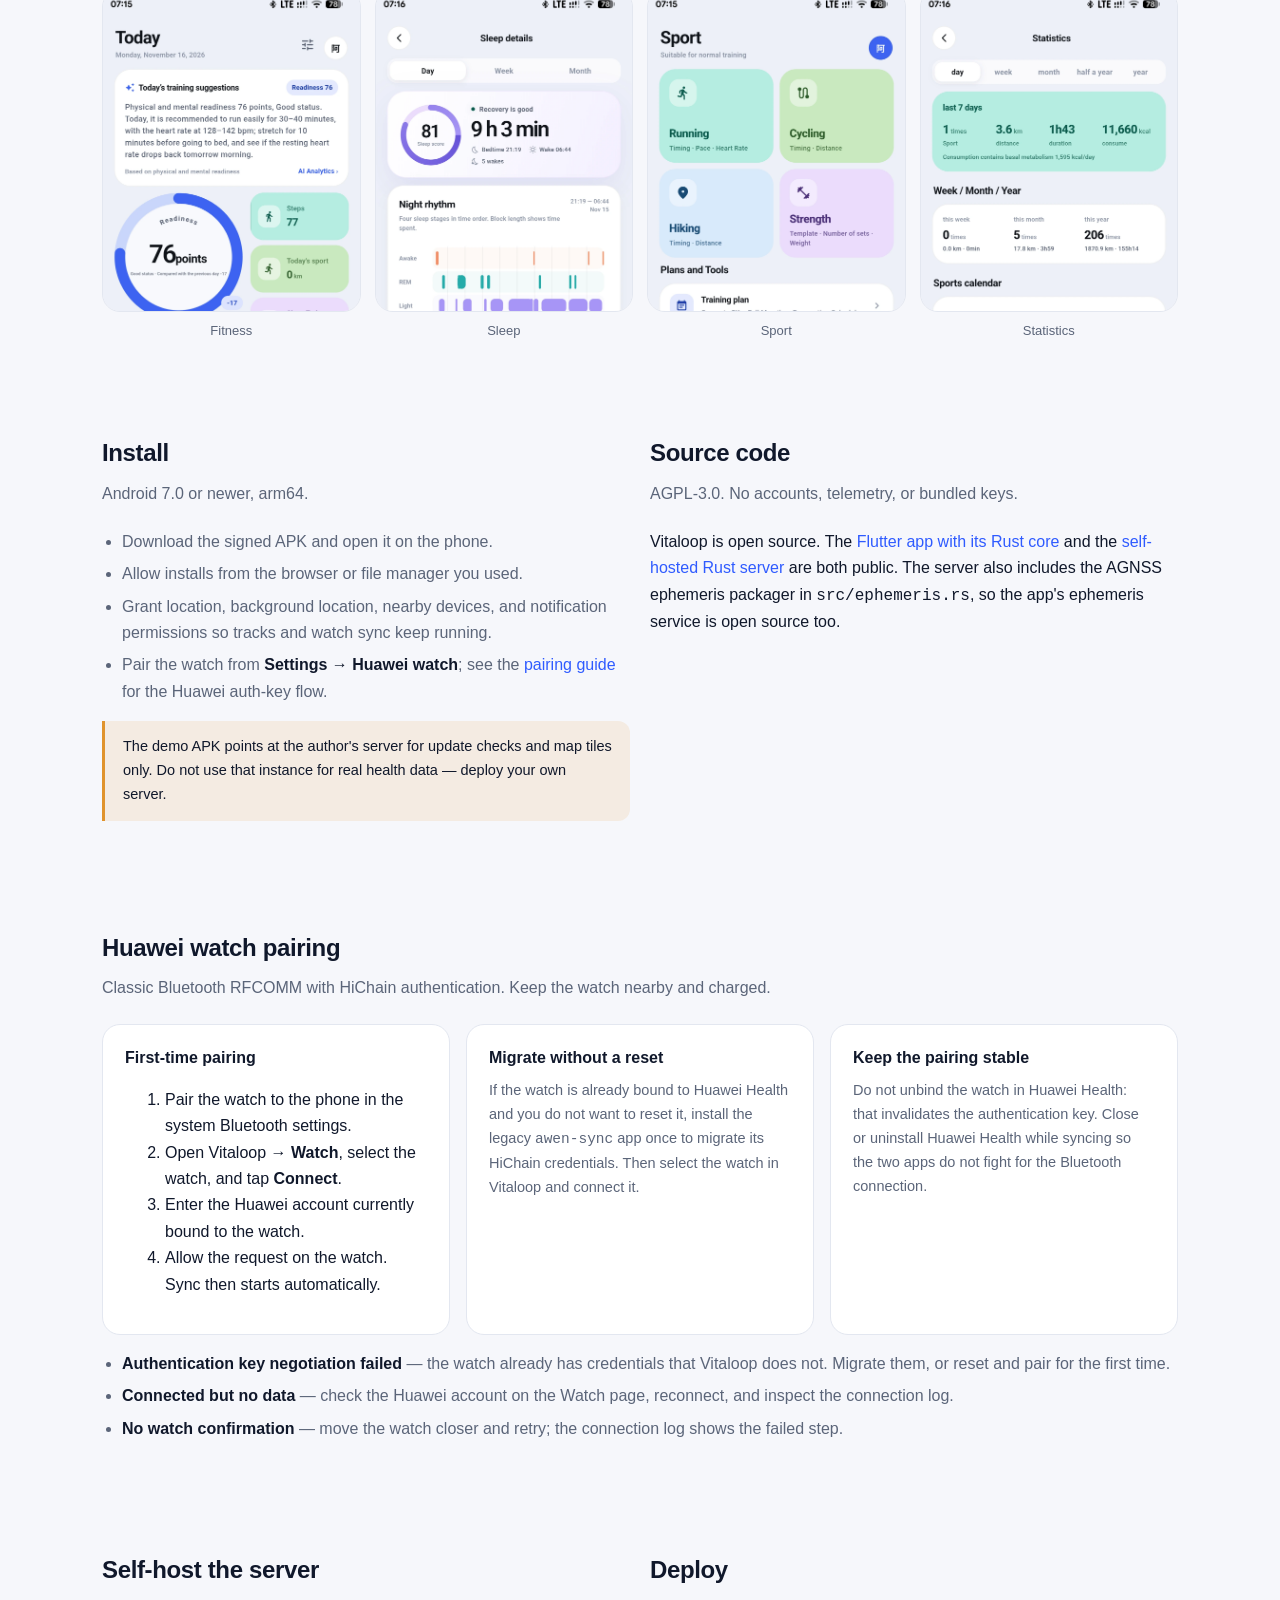
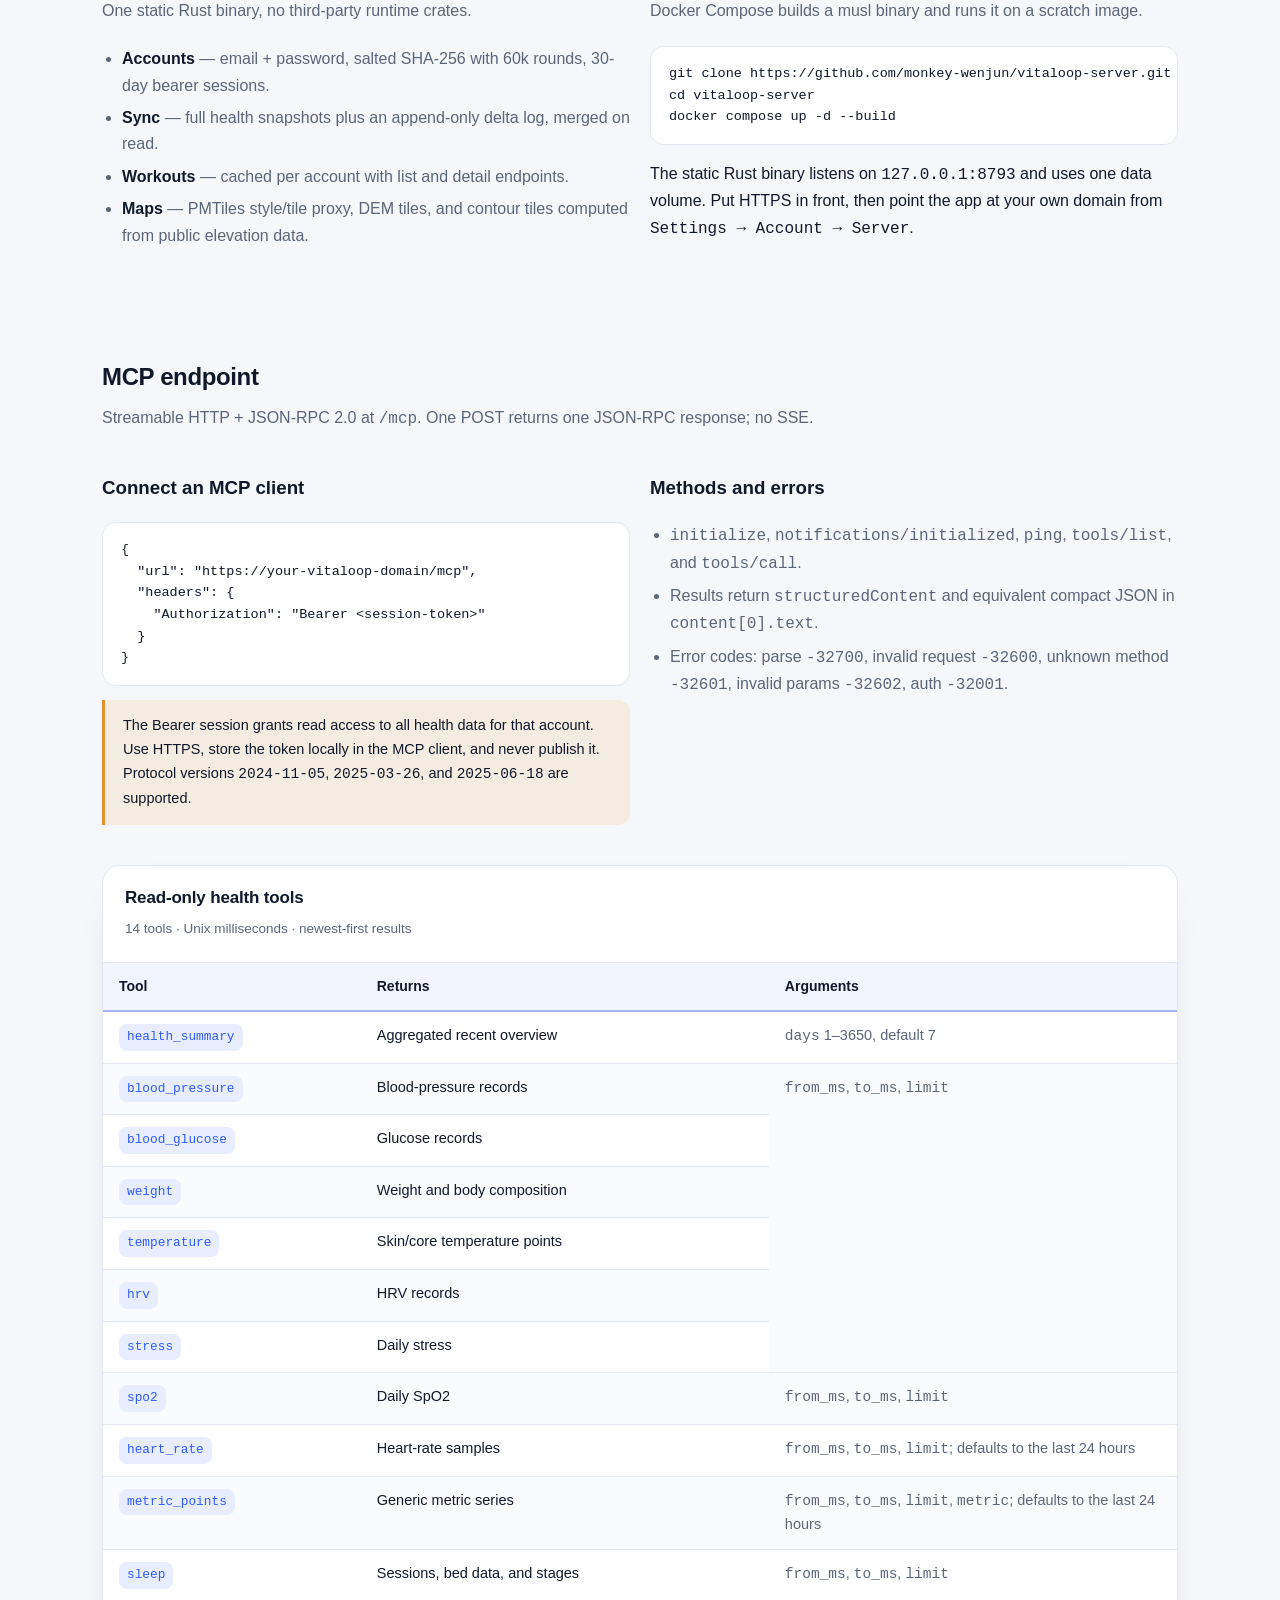
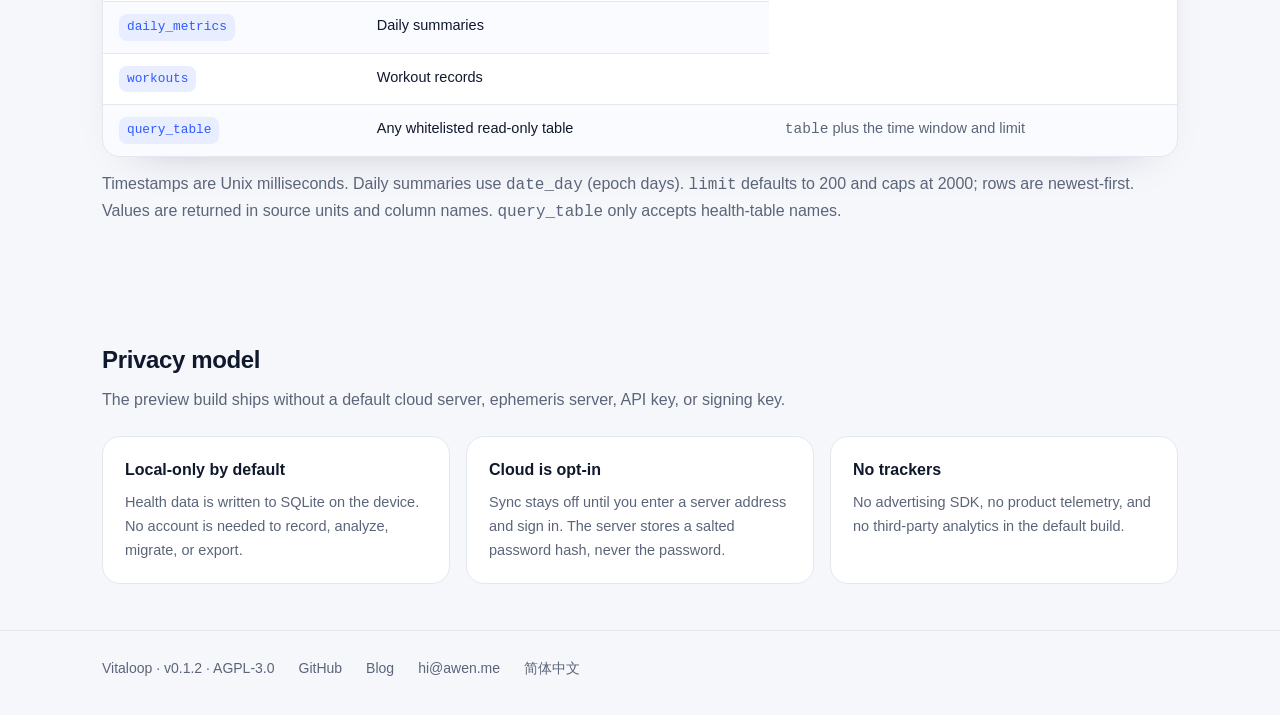
==== commit a64957a6: "chore: auto commit 2026-11-17 20:53:19" ====
--- a/site/index.html
+++ b/site/index.html
@@ -41,6 +41,7 @@
       <a href="#pairing">Pairing</a>
       <a href="#server">Self-host</a>
       <a href="#mcp">MCP</a>
+      <a href="https://github.com/monkey-wenjun/vitaloop-app" target="_blank" rel="noopener">GitHub</a>
       <a href="zh/" lang="zh-CN">中文</a>
       <button id="theme-toggle" class="theme-toggle" type="button" aria-label="Toggle color scheme">Light</button>
     </nav>
@@ -61,6 +62,7 @@
         </p>
         <div class="actions">
           <a class="btn primary" href="https://vitaloop.awen.me/apk/vitaloop-6029.apk">Download APK</a>
+          <a class="btn" href="https://github.com/monkey-wenjun/vitaloop-app" target="_blank" rel="noopener">GitHub</a>
           <a class="btn" href="#features">Features</a>
           <a class="btn" href="#server">Self-host</a>
         </div>
@@ -339,6 +341,7 @@
 <footer class="site">
   <div class="wrap">
     <span>Vitaloop · v0.1.2 · AGPL-3.0</span>
+    <a href="https://github.com/monkey-wenjun/vitaloop-app" target="_blank" rel="noopener">GitHub</a>
     <a href="https://www.awen.me">Blog</a>
     <a href="mailto:hi@awen.me">hi@awen.me</a>
     <a href="zh/" lang="zh-CN">简体中文</a>
--- a/site/assets/site.css
+++ b/site/assets/site.css
@@ -399,6 +399,7 @@
   .hero { padding-top: 40px; }
   .hero-phone { max-width: 220px; }
   .lightbox { padding: 12px; }
+  header.site nav a:nth-child(2),
   header.site nav a:nth-child(3),
   header.site nav a:nth-child(4) { display: none; }
 }
